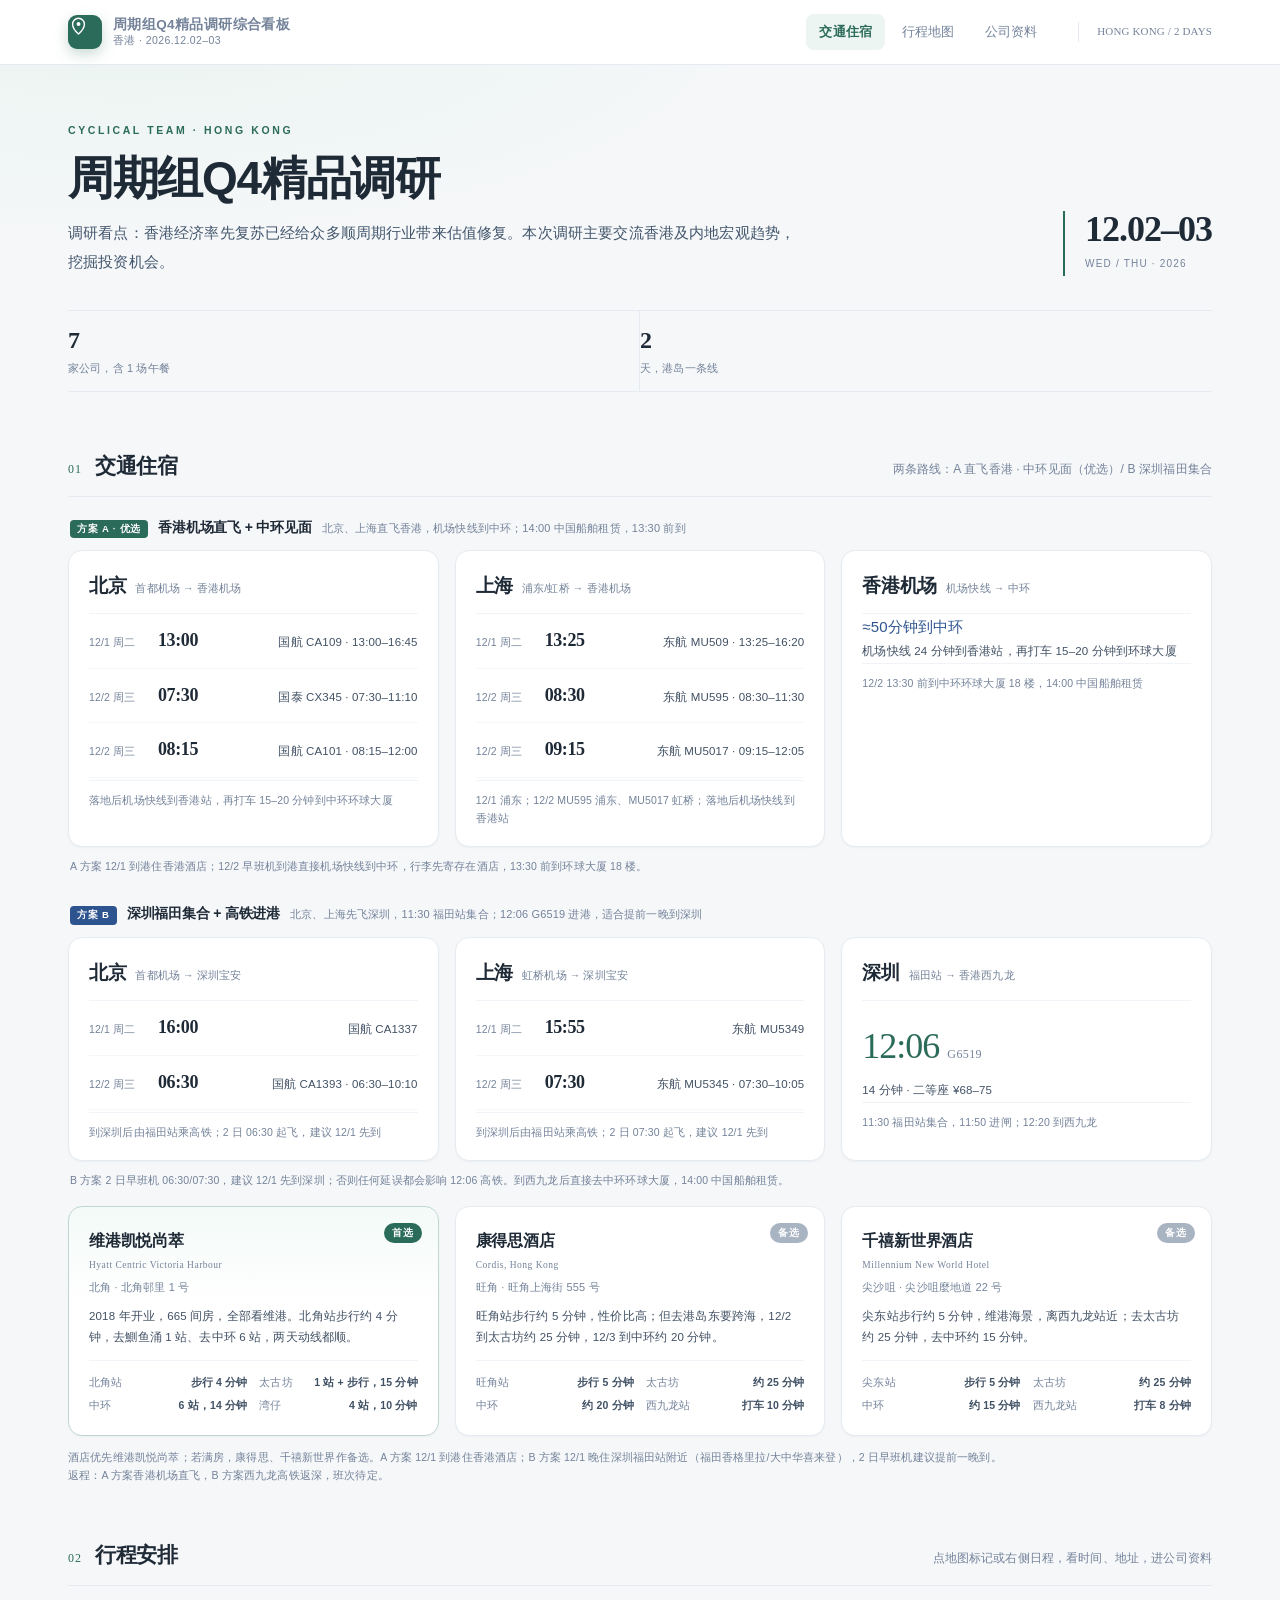
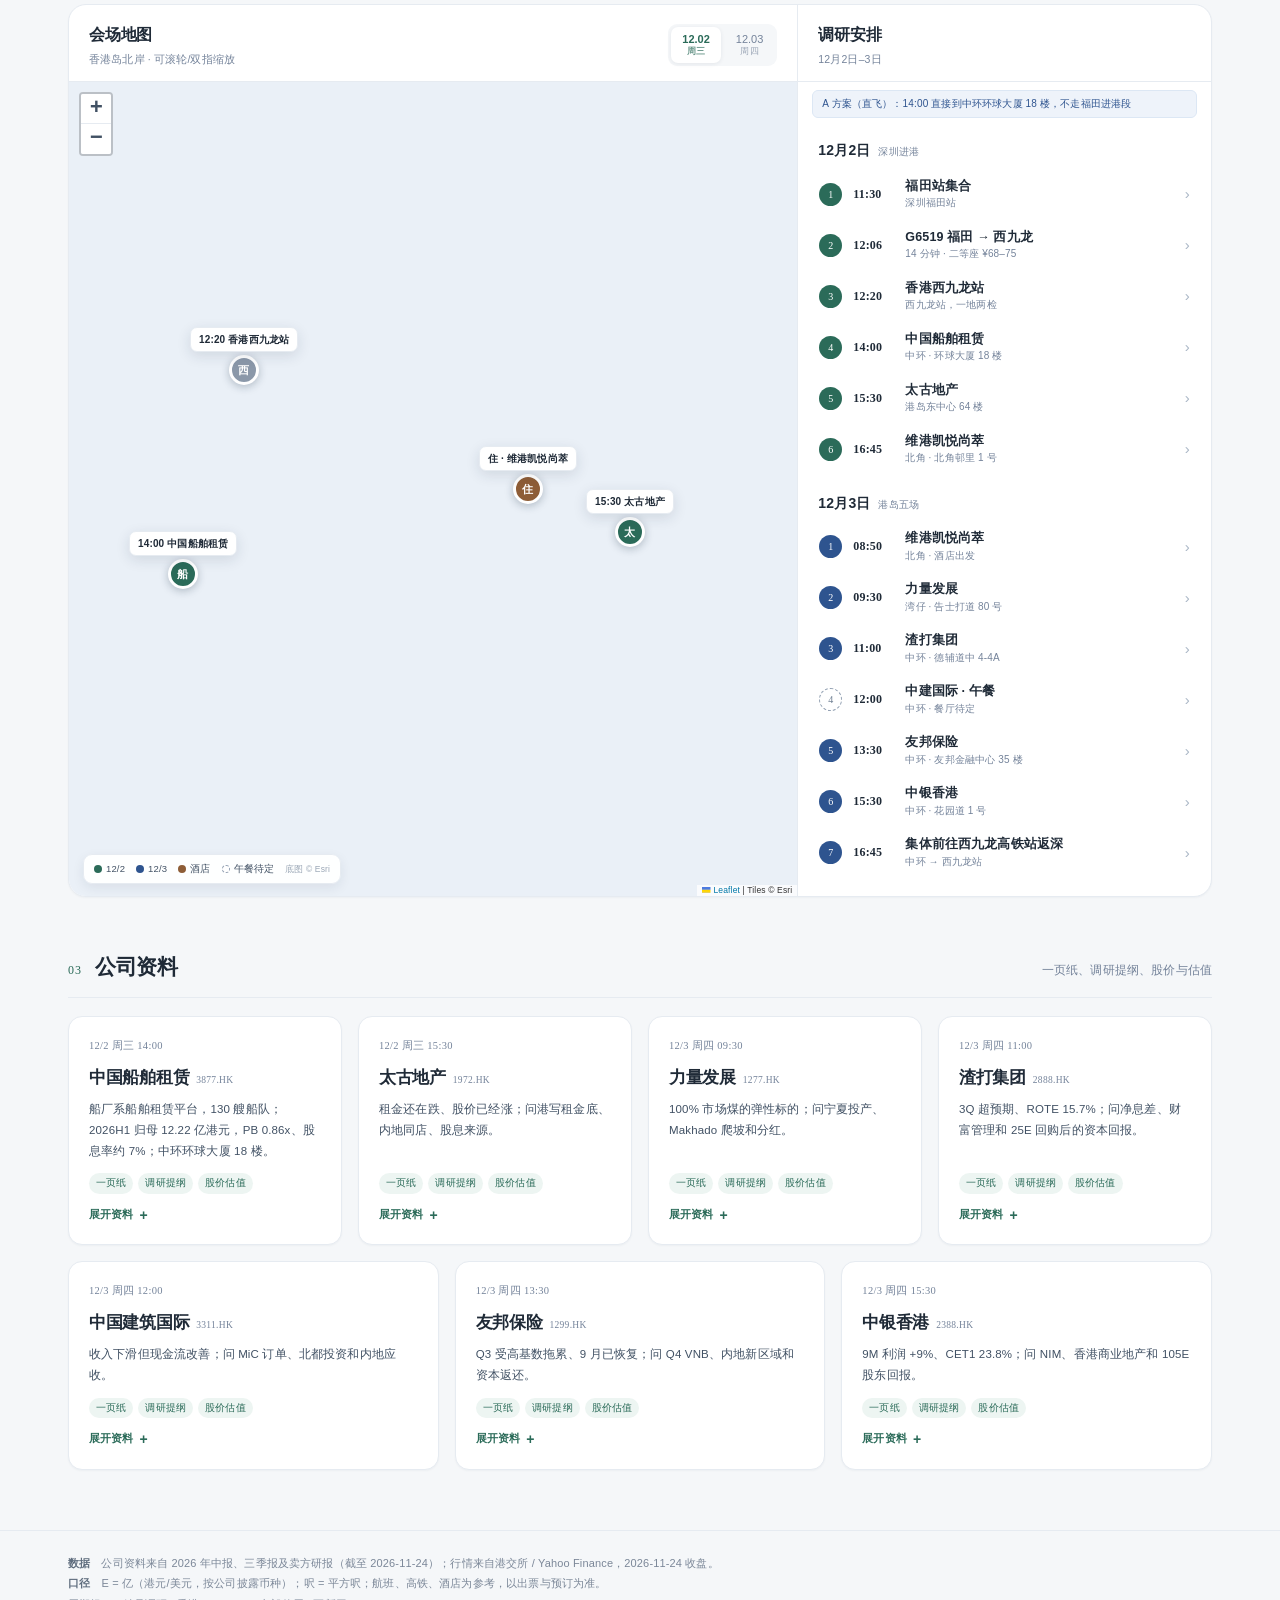
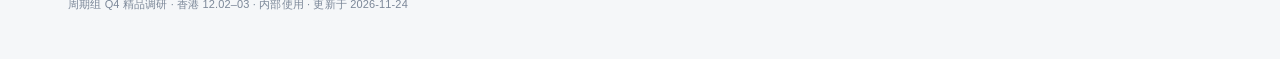
==== index.html @ 6ff8184a "feat: add data tab with consensus, trends, falsification, latest ops, peers" ====
<!DOCTYPE html>
<html lang="zh-CN">
<head>
<meta charset="utf-8">
<meta name="viewport" content="width=device-width, initial-scale=1, viewport-fit=cover">
<meta name="robots" content="noindex,nofollow">
<meta name="theme-color" content="#f5f7f9">
<meta http-equiv="Cache-Control" content="no-cache, no-store, must-revalidate">
<meta http-equiv="Pragma" content="no-cache">
<meta http-equiv="Expires" content="0">
<meta property="og:type" content="website">
<meta property="og:title" content="周期组Q4精品调研 · 香港 12.02–03">
<meta property="og:description" content="行程地图、机酒推荐、六家公司一页纸与调研提纲。">
<link rel="icon" href="data:image/svg+xml,%3Csvg xmlns='http://www.w3.org/2000/svg' viewBox='0 0 64 64'%3E%3Crect width='64' height='64' rx='14' fill='%232b6b59'/%3E%3Ctext x='32' y='43' font-size='24' text-anchor='middle' fill='white' font-family='Georgia'%3EQ4%3C/text%3E%3C/svg%3E">
<title>周期组Q4精品调研 · 香港 12.02–03</title>
<link rel="stylesheet" href="assets/leaflet/leaflet.css?v=20261124m">
<link rel="stylesheet" href="assets/site.css?v=20261124m">
</head>
<body>

<header class="top">
  <div class="top-in">
    <a class="brand" href="index.html">
      <span class="mark" aria-hidden="true"><svg viewBox="0 0 32 32" fill="none"><path d="M16 29s9-8.1 9-15a9 9 0 1 0-18 0c0 6.9 9 15 9 15Z" stroke="white" stroke-width="2.1" stroke-linejoin="round"/><circle cx="16" cy="13.6" r="3" fill="white"/></svg></span>
      <span>
        <b>周期组Q4精品调研综合看板</b>
        <span>香港 · 2026.12.02–03</span>
      </span>
    </a>
    <nav class="nav">
      <a href="#travel" class="on">交通住宿</a>
      <a href="#map-sec">行程地图</a>
      <a href="#companies">公司资料</a>
    </nav>
    <span class="top-date">HONG KONG / 2 DAYS</span>
  </div>
</header>

<main>
  <section class="hero">
    <div class="wrap">
      <div class="hero-row">
        <div>
          <div class="kicker">CYCLICAL TEAM · HONG KONG</div>
          <h1>周期组Q4精品调研</h1>
          <p class="lede">调研看点：香港经济率先复苏已经给众多顺周期行业带来估值修复。本次调研主要交流香港及内地宏观趋势，<span class="nw">挖掘投资机会</span>。</p>
        </div>
        <div class="hero-date">
          <b>12.02–03</b>
          <span>WED / THU · 2026</span>
        </div>
      </div>
      <div class="stats">
        <div><b>7</b><span>家公司，含 1 场午餐</span></div>
        <div><b>2</b><span>天，港岛一条线</span></div>
      </div>
    </div>
  </section>

  <section class="wrap" id="travel">
    <div class="sec">
      <span class="n">01</span><h2>交通住宿</h2>
      <p>两条路线：A 直飞香港 · 中环见面（优选）/ B 深圳福田集合</p>
    </div>
    <div class="scheme">
      <div class="scheme-head">
        <span class="scheme-tag">方案 A · 优选</span><b>香港机场直飞 + 中环见面</b>
        <span class="scheme-desc">北京、上海直飞香港，机场快线到中环；14:00 中国船舶租赁，13:30 前到</span>
      </div>
      <div class="fly-grid">
        <article class="fly-card">
          <div class="fly-head"><span class="city">北京</span><span class="route">首都机场 → 香港机场</span></div>
          <div class="fly-row"><span class="date">12/1 周二</span><b>13:00</b><span class="fl">国航 CA109 · 13:00–16:45</span></div>
          <div class="fly-row"><span class="date">12/2 周三</span><b>07:30</b><span class="fl">国泰 CX345 · 07:30–11:10</span></div>
          <div class="fly-row"><span class="date">12/2 周三</span><b>08:15</b><span class="fl">国航 CA101 · 08:15–12:00</span></div>
          <div class="fly-foot">落地后机场快线到香港站，再打车 15–20 分钟到中环环球大厦</div>
        </article>
        <article class="fly-card">
          <div class="fly-head"><span class="city">上海</span><span class="route">浦东/虹桥 → 香港机场</span></div>
          <div class="fly-row"><span class="date">12/1 周二</span><b>13:25</b><span class="fl">东航 MU509 · 13:25–16:20</span></div>
          <div class="fly-row"><span class="date">12/2 周三</span><b>08:30</b><span class="fl">东航 MU595 · 08:30–11:30</span></div>
          <div class="fly-row"><span class="date">12/2 周三</span><b>09:15</b><span class="fl">东航 MU5017 · 09:15–12:05</span></div>
          <div class="fly-foot">12/1 浦东；12/2 MU595 浦东、MU5017 虹桥；落地后机场快线到香港站</div>
        </article>
        <article class="fly-card airport">
          <div class="fly-head"><span class="city">香港机场</span><span class="route">机场快线 → 中环</span></div>
          <div class="rail-big">≈50<span>分钟到中环</span></div>
          <div class="rail-meta">机场快线 24 分钟到香港站，再打车 15–20 分钟到环球大厦</div>
          <div class="fly-foot">12/2 13:30 前到中环环球大厦 18 楼，14:00 中国船舶租赁</div>
        </article>
      </div>
      <div class="scheme-note">A 方案 12/1 到港住香港酒店；12/2 早班机到港直接机场快线到中环，行李先寄存在酒店，13:30 前到环球大厦 18 楼。</div>
    </div>

    <div class="scheme">
      <div class="scheme-head">
        <span class="scheme-tag alt">方案 B</span><b>深圳福田集合 + 高铁进港</b>
        <span class="scheme-desc">北京、上海先飞深圳，11:30 福田站集合；12:06 G6519 进港，适合提前一晚到深圳</span>
      </div>
      <div class="fly-grid">
        <article class="fly-card">
          <div class="fly-head"><span class="city">北京</span><span class="route">首都机场 → 深圳宝安</span></div>
          <div class="fly-row"><span class="date">12/1 周二</span><b>16:00</b><span class="fl">国航 CA1337</span></div>
          <div class="fly-row"><span class="date">12/2 周三</span><b>06:30</b><span class="fl">国航 CA1393 · 06:30–10:10</span></div>
          <div class="fly-foot">到深圳后由福田站乘高铁；2 日 06:30 起飞，建议 12/1 先到</div>
        </article>
        <article class="fly-card">
          <div class="fly-head"><span class="city">上海</span><span class="route">虹桥机场 → 深圳宝安</span></div>
          <div class="fly-row"><span class="date">12/1 周二</span><b>15:55</b><span class="fl">东航 MU5349</span></div>
          <div class="fly-row"><span class="date">12/2 周三</span><b>07:30</b><span class="fl">东航 MU5345 · 07:30–10:05</span></div>
          <div class="fly-foot">到深圳后由福田站乘高铁；2 日 07:30 起飞，建议 12/1 先到</div>
        </article>
        <article class="fly-card rail">
          <div class="fly-head"><span class="city">深圳</span><span class="route">福田站 → 香港西九龙</span></div>
          <div class="rail-big">12:06<span>G6519</span></div>
          <div class="rail-meta">14 分钟 · 二等座 ¥68–75</div>
          <div class="fly-foot">11:30 福田站集合，11:50 进闸；12:20 到西九龙</div>
        </article>
      </div>
      <div class="scheme-note">B 方案 2 日早班机 06:30/07:30，建议 12/1 先到深圳；否则任何延误都会影响 12:06 高铁。到西九龙后直接去中环环球大厦，14:00 中国船舶租赁。</div>
    </div>

    <div class="hotel-grid" id="hotelGrid"></div>
    <div class="tip">酒店优先维港凯悦尚萃；若满房，康得思、千禧新世界作备选。A 方案 12/1 到港住香港酒店；B 方案 12/1 晚住深圳福田站附近（福田香格里拉/大中华喜来登），2 日早班机建议提前一晚到。<br>返程：A 方案香港机场直飞，B 方案西九龙高铁返深，班次待定。</div>
  </section>

  <section class="wrap" id="map-sec">
    <div class="sec">
      <span class="n">02</span><h2>行程安排</h2>
      <p>点地图标记或右侧日程，看时间、地址，进公司资料</p>
    </div>
    <div class="map-card">
      <div class="map-left">
        <div class="map-head">
          <div><h3>会场地图</h3><span>香港岛北岸 · 可滚轮/双指缩放</span></div>
          <div class="map-day" id="mapDay"></div>
        </div>
        <div id="map"></div>
        <div class="map-legend">
          <span><i class="lg d1"></i>12/2</span>
          <span><i class="lg d2"></i>12/3</span>
          <span><i class="lg hotel"></i>酒店</span>
          <span><i class="lg lunch"></i>午餐待定</span>
          <span class="src" id="mapSrc">底图 © 高德地图</span>
        </div>
      </div>
      <aside class="map-right">
        <div class="map-head">
          <div><h3>调研安排</h3><span>12月2日–3日</span></div>
        </div>
        <div class="bnote">A 方案（直飞）：14:00 直接到中环环球大厦 18 楼，不走福田进港段</div>
        <div class="timeline" id="timeline"></div>
      </aside>
    </div>
  </section>

  <section class="wrap" id="companies">
    <div class="sec">
      <span class="n">03</span><h2>公司资料</h2>
      <p>一页纸、调研提纲、股价与估值</p>
    </div>
    <div class="co-grid" id="companyGrid"></div>
    <section class="co-expand" id="coExpand" hidden><div id="coExpandBody"></div></section>
  </section>

  <footer class="foot">
    <div class="wrap">
      <b>数据</b>　公司资料来自 2026 年中报、三季报及卖方研报（截至 2026-11-24）；行情来自港交所 / Yahoo Finance，2026-11-24 收盘。<br>
      <b>口径</b>　E = 亿（港元/美元，按公司披露币种）；呎 = 平方呎；航班、高铁、酒店为参考，以出票与预订为准。<br>
      周期组 Q4 精品调研 · 香港 12.02–03 · 内部使用 · 更新于 2026-11-24
    </div>
  </footer>
</main>

<script src="assets/leaflet/leaflet.js?v=20261124m"></script>
<script src="assets/data.js?v=20261124m"></script>
<script src="assets/lightweight-charts.js?v=20261124m"></script>
<script src="assets/kline.js?v=20261124m"></script>
<script src="assets/co/taikoo.js?v=20261124m"></script>
<script src="assets/co/liang.js?v=20261124m"></script>
<script src="assets/co/sc.js?v=20261124m"></script>
<script src="assets/co/csi.js?v=20261124m"></script>
<script src="assets/co/aia.js?v=20261124m"></script>
<script src="assets/co/bochk.js?v=20261124m"></script>
<script src="assets/co/cship.js?v=20261124m"></script>
<script src="assets/company-ui.js?v=20261124m"></script>
<script src="assets/app.js?v=20261124m"></script>
</body>
</html>
---- assets/leaflet/leaflet.css ----
/* required styles */

.leaflet-pane,
.leaflet-tile,
.leaflet-marker-icon,
.leaflet-marker-shadow,
.leaflet-tile-container,
.leaflet-pane > svg,
.leaflet-pane > canvas,
.leaflet-zoom-box,
.leaflet-image-layer,
.leaflet-layer {
	position: absolute;
	left: 0;
	top: 0;
	}
.leaflet-container {
	overflow: hidden;
	}
.leaflet-tile,
.leaflet-marker-icon,
.leaflet-marker-shadow {
	-webkit-user-select: none;
	   -moz-user-select: none;
	        user-select: none;
	  -webkit-user-drag: none;
	}
/* Prevents IE11 from highlighting tiles in blue */
.leaflet-tile::selection {
	background: transparent;
}
/* Safari renders non-retina tile on retina better with this, but Chrome is worse */
.leaflet-safari .leaflet-tile {
	image-rendering: -webkit-optimize-contrast;
	}
/* hack that prevents hw layers "stretching" when loading new tiles */
.leaflet-safari .leaflet-tile-container {
	width: 1600px;
	height: 1600px;
	-webkit-transform-origin: 0 0;
	}
.leaflet-marker-icon,
.leaflet-marker-shadow {
	display: block;
	}
/* .leaflet-container svg: reset svg max-width decleration shipped in Joomla! (joomla.org) 3.x */
/* .leaflet-container img: map is broken in FF if you have max-width: 100% on tiles */
.leaflet-container .leaflet-overlay-pane svg {
	max-width: none !important;
	max-height: none !important;
	}
.leaflet-container .leaflet-marker-pane img,
.leaflet-container .leaflet-shadow-pane img,
.leaflet-container .leaflet-tile-pane img,
.leaflet-container img.leaflet-image-layer,
.leaflet-container .leaflet-tile {
	max-width: none !important;
	max-height: none !important;
	width: auto;
	padding: 0;
	}

.leaflet-container img.leaflet-tile {
	/* See: https://bugs.chromium.org/p/chromium/issues/detail?id=600120 */
	mix-blend-mode: plus-lighter;
}

.leaflet-container.leaflet-touch-zoom {
	-ms-touch-action: pan-x pan-y;
	touch-action: pan-x pan-y;
	}
.leaflet-container.leaflet-touch-drag {
	-ms-touch-action: pinch-zoom;
	/* Fallback for FF which doesn't support pinch-zoom */
	touch-action: none;
	touch-action: pinch-zoom;
}
.leaflet-container.leaflet-touch-drag.leaflet-touch-zoom {
	-ms-touch-action: none;
	touch-action: none;
}
.leaflet-container {
	-webkit-tap-highlight-color: transparent;
}
.leaflet-container a {
	-webkit-tap-highlight-color: rgba(51, 181, 229, 0.4);
}
.leaflet-tile {
	filter: inherit;
	visibility: hidden;
	}
.leaflet-tile-loaded {
	visibility: inherit;
	}
.leaflet-zoom-box {
	width: 0;
	height: 0;
	-moz-box-sizing: border-box;
	     box-sizing: border-box;
	z-index: 800;
	}
/* workaround for https://bugzilla.mozilla.org/show_bug.cgi?id=888319 */
.leaflet-overlay-pane svg {
	-moz-user-select: none;
	}

.leaflet-pane         { z-index: 400; }

.leaflet-tile-pane    { z-index: 200; }
.leaflet-overlay-pane { z-index: 400; }
.leaflet-shadow-pane  { z-index: 500; }
.leaflet-marker-pane  { z-index: 600; }
.leaflet-tooltip-pane   { z-index: 650; }
.leaflet-popup-pane   { z-index: 700; }

.leaflet-map-pane canvas { z-index: 100; }
.leaflet-map-pane svg    { z-index: 200; }

.leaflet-vml-shape {
	width: 1px;
	height: 1px;
	}
.lvml {
	behavior: url(#default#VML);
	display: inline-block;
	position: absolute;
	}


/* control positioning */

.leaflet-control {
	position: relative;
	z-index: 800;
	pointer-events: visiblePainted; /* IE 9-10 doesn't have auto */
	pointer-events: auto;
	}
.leaflet-top,
.leaflet-bottom {
	position: absolute;
	z-index: 1000;
	pointer-events: none;
	}
.leaflet-top {
	top: 0;
	}
.leaflet-right {
	right: 0;
	}
.leaflet-bottom {
	bottom: 0;
	}
.leaflet-left {
	left: 0;
	}
.leaflet-control {
	float: left;
	clear: both;
	}
.leaflet-right .leaflet-control {
	float: right;
	}
.leaflet-top .leaflet-control {
	margin-top: 10px;
	}
.leaflet-bottom .leaflet-control {
	margin-bottom: 10px;
	}
.leaflet-left .leaflet-control {
	margin-left: 10px;
	}
.leaflet-right .leaflet-control {
	margin-right: 10px;
	}


/* zoom and fade animations */

.leaflet-fade-anim .leaflet-popup {
	opacity: 0;
	-webkit-transition: opacity 0.2s linear;
	   -moz-transition: opacity 0.2s linear;
	        transition: opacity 0.2s linear;
	}
.leaflet-fade-anim .leaflet-map-pane .leaflet-popup {
	opacity: 1;
	}
.leaflet-zoom-animated {
	-webkit-transform-origin: 0 0;
	    -ms-transform-origin: 0 0;
	        transform-origin: 0 0;
	}
svg.leaflet-zoom-animated {
	will-change: transform;
}

.leaflet-zoom-anim .leaflet-zoom-animated {
	-webkit-transition: -webkit-transform 0.25s cubic-bezier(0,0,0.25,1);
	   -moz-transition:    -moz-transform 0.25s cubic-bezier(0,0,0.25,1);
	        transition:         transform 0.25s cubic-bezier(0,0,0.25,1);
	}
.leaflet-zoom-anim .leaflet-tile,
.leaflet-pan-anim .leaflet-tile {
	-webkit-transition: none;
	   -moz-transition: none;
	        transition: none;
	}

.leaflet-zoom-anim .leaflet-zoom-hide {
	visibility: hidden;
	}


/* cursors */

.leaflet-interactive {
	cursor: pointer;
	}
.leaflet-grab {
	cursor: -webkit-grab;
	cursor:    -moz-grab;
	cursor:         grab;
	}
.leaflet-crosshair,
.leaflet-crosshair .leaflet-interactive {
	cursor: crosshair;
	}
.leaflet-popup-pane,
.leaflet-control {
	cursor: auto;
	}
.leaflet-dragging .leaflet-grab,
.leaflet-dragging .leaflet-grab .leaflet-interactive,
.leaflet-dragging .leaflet-marker-draggable {
	cursor: move;
	cursor: -webkit-grabbing;
	cursor:    -moz-grabbing;
	cursor:         grabbing;
	}

/* marker & overlays interactivity */
.leaflet-marker-icon,
.leaflet-marker-shadow,
.leaflet-image-layer,
.leaflet-pane > svg path,
.leaflet-tile-container {
	pointer-events: none;
	}

.leaflet-marker-icon.leaflet-interactive,
.leaflet-image-layer.leaflet-interactive,
.leaflet-pane > svg path.leaflet-interactive,
svg.leaflet-image-layer.leaflet-interactive path {
	pointer-events: visiblePainted; /* IE 9-10 doesn't have auto */
	pointer-events: auto;
	}

/* visual tweaks */

.leaflet-container {
	background: #ddd;
	outline-offset: 1px;
	}
.leaflet-container a {
	color: #0078A8;
	}
.leaflet-zoom-box {
	border: 2px dotted #38f;
	background: rgba(255,255,255,0.5);
	}


/* general typography */
.leaflet-container {
	font-family: "Helvetica Neue", Arial, Helvetica, sans-serif;
	font-size: 12px;
	font-size: 0.75rem;
	line-height: 1.5;
	}


/* general toolbar styles */

.leaflet-bar {
	box-shadow: 0 1px 5px rgba(0,0,0,0.65);
	border-radius: 4px;
	}
.leaflet-bar a {
	background-color: #fff;
	border-bottom: 1px solid #ccc;
	width: 26px;
	height: 26px;
	line-height: 26px;
	display: block;
	text-align: center;
	text-decoration: none;
	color: black;
	}
.leaflet-bar a,
.leaflet-control-layers-toggle {
	background-position: 50% 50%;
	background-repeat: no-repeat;
	display: block;
	}
.leaflet-bar a:hover,
.leaflet-bar a:focus {
	background-color: #f4f4f4;
	}
.leaflet-bar a:first-child {
	border-top-left-radius: 4px;
	border-top-right-radius: 4px;
	}
.leaflet-bar a:last-child {
	border-bottom-left-radius: 4px;
	border-bottom-right-radius: 4px;
	border-bottom: none;
	}
.leaflet-bar a.leaflet-disabled {
	cursor: default;
	background-color: #f4f4f4;
	color: #bbb;
	}

.leaflet-touch .leaflet-bar a {
	width: 30px;
	height: 30px;
	line-height: 30px;
	}
.leaflet-touch .leaflet-bar a:first-child {
	border-top-left-radius: 2px;
	border-top-right-radius: 2px;
	}
.leaflet-touch .leaflet-bar a:last-child {
	border-bottom-left-radius: 2px;
	border-bottom-right-radius: 2px;
	}

/* zoom control */

.leaflet-control-zoom-in,
.leaflet-control-zoom-out {
	font: bold 18px 'Lucida Console', Monaco, monospace;
	text-indent: 1px;
	}

.leaflet-touch .leaflet-control-zoom-in, .leaflet-touch .leaflet-control-zoom-out  {
	font-size: 22px;
	}


/* layers control */

.leaflet-control-layers {
	box-shadow: 0 1px 5px rgba(0,0,0,0.4);
	background: #fff;
	border-radius: 5px;
	}
.leaflet-control-layers-toggle {
	background-image: url(images/layers.png);
	width: 36px;
	height: 36px;
	}
.leaflet-retina .leaflet-control-layers-toggle {
	background-image: url(images/layers-2x.png);
	background-size: 26px 26px;
	}
.leaflet-touch .leaflet-control-layers-toggle {
	width: 44px;
	height: 44px;
	}
.leaflet-control-layers .leaflet-control-layers-list,
.leaflet-control-layers-expanded .leaflet-control-layers-toggle {
	display: none;
	}
.leaflet-control-layers-expanded .leaflet-control-layers-list {
	display: block;
	position: relative;
	}
.leaflet-control-layers-expanded {
	padding: 6px 10px 6px 6px;
	color: #333;
	background: #fff;
	}
.leaflet-control-layers-scrollbar {
	overflow-y: scroll;
	overflow-x: hidden;
	padding-right: 5px;
	}
.leaflet-control-layers-selector {
	margin-top: 2px;
	position: relative;
	top: 1px;
	}
.leaflet-control-layers label {
	display: block;
	font-size: 13px;
	font-size: 1.08333em;
	}
.leaflet-control-layers-separator {
	height: 0;
	border-top: 1px solid #ddd;
	margin: 5px -10px 5px -6px;
	}

/* Default icon URLs */
.leaflet-default-icon-path { /* used only in path-guessing heuristic, see L.Icon.Default */
	background-image: url(images/marker-icon.png);
	}


/* attribution and scale controls */

.leaflet-container .leaflet-control-attribution {
	background: #fff;
	background: rgba(255, 255, 255, 0.8);
	margin: 0;
	}
.leaflet-control-attribution,
.leaflet-control-scale-line {
	padding: 0 5px;
	color: #333;
	line-height: 1.4;
	}
.leaflet-control-attribution a {
	text-decoration: none;
	}
.leaflet-control-attribution a:hover,
.leaflet-control-attribution a:focus {
	text-decoration: underline;
	}
.leaflet-attribution-flag {
	display: inline !important;
	vertical-align: baseline !important;
	width: 1em;
	height: 0.6669em;
	}
.leaflet-left .leaflet-control-scale {
	margin-left: 5px;
	}
.leaflet-bottom .leaflet-control-scale {
	margin-bottom: 5px;
	}
.leaflet-control-scale-line {
	border: 2px solid #777;
	border-top: none;
	line-height: 1.1;
	padding: 2px 5px 1px;
	white-space: nowrap;
	-moz-box-sizing: border-box;
	     box-sizing: border-box;
	background: rgba(255, 255, 255, 0.8);
	text-shadow: 1px 1px #fff;
	}
.leaflet-control-scale-line:not(:first-child) {
	border-top: 2px solid #777;
	border-bottom: none;
	margin-top: -2px;
	}
.leaflet-control-scale-line:not(:first-child):not(:last-child) {
	border-bottom: 2px solid #777;
	}

.leaflet-touch .leaflet-control-attribution,
.leaflet-touch .leaflet-control-layers,
.leaflet-touch .leaflet-bar {
	box-shadow: none;
	}
.leaflet-touch .leaflet-control-layers,
.leaflet-touch .leaflet-bar {
	border: 2px solid rgba(0,0,0,0.2);
	background-clip: padding-box;
	}


/* popup */

.leaflet-popup {
	position: absolute;
	text-align: center;
	margin-bottom: 20px;
	}
.leaflet-popup-content-wrapper {
	padding: 1px;
	text-align: left;
	border-radius: 12px;
	}
.leaflet-popup-content {
	margin: 13px 24px 13px 20px;
	line-height: 1.3;
	font-size: 13px;
	font-size: 1.08333em;
	min-height: 1px;
	}
.leaflet-popup-content p {
	margin: 17px 0;
	margin: 1.3em 0;
	}
.leaflet-popup-tip-container {
	width: 40px;
	height: 20px;
	position: absolute;
	left: 50%;
	margin-top: -1px;
	margin-left: -20px;
	overflow: hidden;
	pointer-events: none;
	}
.leaflet-popup-tip {
	width: 17px;
	height: 17px;
	padding: 1px;

	margin: -10px auto 0;
	pointer-events: auto;

	-webkit-transform: rotate(45deg);
	   -moz-transform: rotate(45deg);
	    -ms-transform: rotate(45deg);
	        transform: rotate(45deg);
	}
.leaflet-popup-content-wrapper,
.leaflet-popup-tip {
	background: white;
	color: #333;
	box-shadow: 0 3px 14px rgba(0,0,0,0.4);
	}
.leaflet-container a.leaflet-popup-close-button {
	position: absolute;
	top: 0;
	right: 0;
	border: none;
	text-align: center;
	width: 24px;
	height: 24px;
	font: 16px/24px Tahoma, Verdana, sans-serif;
	color: #757575;
	text-decoration: none;
	background: transparent;
	}
.leaflet-container a.leaflet-popup-close-button:hover,
.leaflet-container a.leaflet-popup-close-button:focus {
	color: #585858;
	}
.leaflet-popup-scrolled {
	overflow: auto;
	}

.leaflet-oldie .leaflet-popup-content-wrapper {
	-ms-zoom: 1;
	}
.leaflet-oldie .leaflet-popup-tip {
	width: 24px;
	margin: 0 auto;

	-ms-filter: "progid:DXImageTransform.Microsoft.Matrix(M11=0.70710678, M12=0.70710678, M21=-0.70710678, M22=0.70710678)";
	filter: progid:DXImageTransform.Microsoft.Matrix(M11=0.70710678, M12=0.70710678, M21=-0.70710678, M22=0.70710678);
	}

.leaflet-oldie .leaflet-control-zoom,
.leaflet-oldie .leaflet-control-layers,
.leaflet-oldie .leaflet-popup-content-wrapper,
.leaflet-oldie .leaflet-popup-tip {
	border: 1px solid #999;
	}


/* div icon */

.leaflet-div-icon {
	background: #fff;
	border: 1px solid #666;
	}


/* Tooltip */
/* Base styles for the element that has a tooltip */
.leaflet-tooltip {
	position: absolute;
	padding: 6px;
	background-color: #fff;
	border: 1px solid #fff;
	border-radius: 3px;
	color: #222;
	white-space: nowrap;
	-webkit-user-select: none;
	-moz-user-select: none;
	-ms-user-select: none;
	user-select: none;
	pointer-events: none;
	box-shadow: 0 1px 3px rgba(0,0,0,0.4);
	}
.leaflet-tooltip.leaflet-interactive {
	cursor: pointer;
	pointer-events: auto;
	}
.leaflet-tooltip-top:before,
.leaflet-tooltip-bottom:before,
.leaflet-tooltip-left:before,
.leaflet-tooltip-right:before {
	position: absolute;
	pointer-events: none;
	border: 6px solid transparent;
	background: transparent;
	content: "";
	}

/* Directions */

.leaflet-tooltip-bottom {
	margin-top: 6px;
}
.leaflet-tooltip-top {
	margin-top: -6px;
}
.leaflet-tooltip-bottom:before,
.leaflet-tooltip-top:before {
	left: 50%;
	margin-left: -6px;
	}
.leaflet-tooltip-top:before {
	bottom: 0;
	margin-bottom: -12px;
	border-top-color: #fff;
	}
.leaflet-tooltip-bottom:before {
	top: 0;
	margin-top: -12px;
	margin-left: -6px;
	border-bottom-color: #fff;
	}
.leaflet-tooltip-left {
	margin-left: -6px;
}
.leaflet-tooltip-right {
	margin-left: 6px;
}
.leaflet-tooltip-left:before,
.leaflet-tooltip-right:before {
	top: 50%;
	margin-top: -6px;
	}
.leaflet-tooltip-left:before {
	right: 0;
	margin-right: -12px;
	border-left-color: #fff;
	}
.leaflet-tooltip-right:before {
	left: 0;
	margin-left: -12px;
	border-right-color: #fff;
	}

/* Printing */

@media print {
	/* Prevent printers from removing background-images of controls. */
	.leaflet-control {
		-webkit-print-color-adjust: exact;
		print-color-adjust: exact;
		}
	}
---- assets/site.css ----
/* ============ base ============ */
:root{
  --bg:#f5f7f9; --panel:#fff; --ink:#1f2a37; --ink2:#415164; --muted:#74839a;
  --line:#e6ebf1; --green:#2b6b59; --green-soft:#edf5f2;
  --blue:#2e548f; --blue-soft:#eef3fa; --brown:#8e5d37; --brown-soft:#f7f1eb;
  --red:#c0392b; --up:#c0392b; --down:#1e7a5c; --gold:#b08a52;
  --shadow:0 1px 2px rgba(22,42,66,.04);
  --shadow-lg:0 18px 46px rgba(22,42,66,.10);
}
*{margin:0;padding:0;box-sizing:border-box}
html{-webkit-text-size-adjust:100%;scroll-behavior:smooth}
body{
  background:var(--bg); color:var(--ink); font-size:15px; line-height:1.75;
  font-family:-apple-system,BlinkMacSystemFont,"PingFang SC","Microsoft YaHei","Noto Sans CJK SC",sans-serif;
  -webkit-font-smoothing:antialiased; letter-spacing:.01em;
}
a{color:inherit;text-decoration:none}
button{font:inherit;color:inherit;background:none;border:0;cursor:pointer}
.num,.n{font-family:Georgia,"Times New Roman",serif;font-feature-settings:"tnum"}
.wrap{max-width:1200px;margin:0 auto;padding:0 28px}
.narrow{max-width:1100px;margin:0 auto;padding:0 28px}

/* ============ top ============ */
.top{position:sticky;top:0;z-index:100;background:rgba(255,255,255,.94);backdrop-filter:blur(14px);border-bottom:1px solid var(--line)}
.top-in{max-width:1200px;margin:0 auto;padding:0 28px;height:64px;display:flex;align-items:center;gap:24px}
.brand{display:flex;align-items:center;gap:11px;flex:none}
.mark{width:34px;height:34px;border-radius:9px;background:var(--green);color:#fff;display:grid;place-items:center;box-shadow:0 5px 14px rgba(43,107,89,.25)}
.mark svg{width:21px;height:21px;display:block}
.brand b{display:block;font-size:13.5px;line-height:1.3}
.brand span{display:block;font-size:10.5px;color:var(--muted);letter-spacing:.4px;line-height:1.4}
.nav{margin-left:auto;display:flex;gap:4px}
.nav a{padding:7px 13px;font-size:13px;color:var(--muted);border-radius:8px;transition:.15s}
.nav a:hover{background:var(--green-soft);color:var(--green)}
.nav a.on{color:var(--green);background:var(--green-soft);font-weight:600}
.top-date{font-family:Georgia,serif;font-size:11px;color:var(--muted);border-left:1px solid var(--line);padding-left:18px;margin-left:4px;white-space:nowrap}

/* ============ hero ============ */
.hero{padding:56px 0 4px;background:radial-gradient(900px 340px at 10% -20%,#e9f4ef 0%,rgba(245,247,249,0) 70%)}
.hero-row{display:flex;align-items:flex-end;justify-content:space-between;gap:40px}
.kicker{font-size:10.5px;letter-spacing:2.6px;color:var(--green);font-weight:700}
h1{font-size:46px;line-height:1.15;letter-spacing:-1.3px;margin:13px 0 14px;font-weight:700}
.lede{font-size:14.5px;color:#43566c;max-width:760px;line-height:1.95}
.nw{white-space:nowrap}
.hero-date{flex:none;border-left:2px solid var(--green);padding-left:20px;padding-bottom:3px}
.hero-date b{display:block;font-family:Georgia,serif;font-size:36px;line-height:1.05;letter-spacing:-1px}
.hero-date span{display:block;font-size:10px;color:var(--muted);letter-spacing:1.2px;margin-top:7px}
.stats{display:grid;grid-template-columns:repeat(2,1fr);border-top:1px solid var(--line);border-bottom:1px solid var(--line);margin:34px 0 0}
.stats div{padding:15px 0 13px;border-right:1px solid var(--line)}
.stats div:last-child{border-right:0}
.stats b{display:block;font-family:Georgia,serif;font-size:24px;letter-spacing:-.5px;line-height:1.2}
.stats span{display:block;font-size:11px;color:var(--muted);margin-top:4px}

/* ============ section ============ */
.sec{display:flex;align-items:baseline;gap:13px;margin:52px 0 18px;padding-bottom:11px;border-bottom:1px solid var(--line)}
.sec .n{font-family:Georgia,serif;font-size:12px;color:var(--green);letter-spacing:1px}
.sec h2{font-size:21px;font-weight:700;letter-spacing:-.3px}
.sec p{font-size:12px;color:var(--muted);margin-left:auto}

/* ============ flights ============ */
.fly-grid{display:grid;grid-template-columns:repeat(3,1fr);gap:16px}
.fly-card{background:var(--panel);border:1px solid var(--line);border-radius:14px;padding:18px 20px;box-shadow:var(--shadow)}
.fly-head{display:flex;align-items:baseline;gap:9px;flex-wrap:wrap;padding-bottom:11px;border-bottom:1px solid #f0f4f8}
.fly-head .city{font-size:19px;font-weight:700;letter-spacing:-.3px}
.fly-head .route{font-size:10.5px;color:var(--muted)}
.fly-row{display:grid;grid-template-columns:62px 50px 1fr;gap:7px;align-items:baseline;padding:11px 0;border-bottom:1px solid #f5f8fa}
.fly-row:last-of-type{border-bottom:0}
.fly-row .date{font-size:10.5px;color:var(--muted)}
.fly-row b{font-family:Georgia,serif;font-size:18px;letter-spacing:-.4px}
.fly-row .fl{font-size:11.5px;color:var(--ink2);text-align:right}
.fly-foot{font-size:10.5px;color:var(--muted);padding-top:10px;border-top:1px solid #f0f4f8;margin-top:2px}
.fly-card.rail .rail-big{font-family:Georgia,serif;font-size:36px;letter-spacing:-1px;margin:14px 0 2px;color:var(--green)}
.fly-card.rail .rail-big span{font-family:inherit;font-size:12px;color:var(--muted);margin-left:8px;letter-spacing:.4px}
.fly-card.airport .rail-big{color:var(--blue)}
.scheme + .scheme{margin-top:26px}
.scheme-head{display:flex;align-items:baseline;gap:10px;flex-wrap:wrap;margin:0 0 11px;padding-left:2px}
.scheme-tag{font-size:9.5px;font-weight:700;letter-spacing:.8px;color:#fff;background:var(--green);border-radius:4px;padding:2px 7px;line-height:1.5}
.scheme-tag.alt{background:var(--blue)}
.scheme-head b{font-size:14px;font-weight:700;letter-spacing:-.2px}
.scheme-desc{font-size:11px;color:var(--muted);line-height:1.6}
.scheme-note{font-size:10.5px;color:var(--muted);line-height:1.8;margin-top:10px;padding-left:2px}
.rail-meta{font-size:11.5px;color:var(--ink2)}

/* ============ hotels ============ */
.hotel-grid{display:grid;grid-template-columns:repeat(3,1fr);gap:16px;margin-top:16px}
.hotel-card{background:var(--panel);border:1px solid var(--line);border-radius:14px;padding:20px;position:relative;box-shadow:var(--shadow)}
.hotel-card.primary{border-color:#bfd8cf;background:linear-gradient(180deg,#f3faf7,#fff 42%)}
.h-tag{position:absolute;right:16px;top:16px;font-size:9.5px;letter-spacing:1px;font-weight:700;color:#fff;background:var(--green);padding:2px 8px;border-radius:20px}
.h-tag.alt{background:#a9b4c2}
.hotel-card h3{font-size:16px;font-weight:700;letter-spacing:-.2px;padding-right:38px}
.hotel-card h3 small{display:block;font-family:Georgia,serif;font-size:9.5px;color:var(--muted);font-weight:400;letter-spacing:.5px;margin-top:2px}
.h-addr{font-size:11px;color:var(--muted);margin-top:5px}
.h-price{font-family:Georgia,serif;font-size:22px;letter-spacing:-.5px;margin:12px 0 0}
.h-price small{font-family:inherit;font-size:10px;color:var(--muted);letter-spacing:0}
.hotel-card p{font-size:11.5px;color:var(--ink2);line-height:1.8;margin-top:9px}
.h-dist{display:grid;grid-template-columns:1fr 1fr;gap:5px 12px;margin-top:12px;padding-top:12px;border-top:1px solid #f0f4f8}
.h-dist div{display:flex;justify-content:space-between;gap:6px;font-size:10.5px;color:var(--muted)}
.h-dist b{color:var(--ink2);font-weight:600}
.tip{font-size:10.5px;color:var(--muted);line-height:1.8;margin-top:12px}

/* ============ map + timeline ============ */
.map-card{display:grid;grid-template-columns:1.62fr .92fr;background:var(--panel);border:1px solid var(--line);border-radius:18px;overflow:hidden;box-shadow:var(--shadow);min-height:640px}
.map-left{position:relative;display:flex;flex-direction:column;min-width:0}
.map-head{display:flex;align-items:center;justify-content:space-between;gap:12px;padding:16px 20px 13px;border-bottom:1px solid var(--line);flex:none}
.map-head h3{font-size:16px;font-weight:700;letter-spacing:-.2px}
.map-head span{display:block;font-size:10.5px;color:var(--muted);margin-top:1px}
#map{flex:1;min-height:560px;background:#eaf0f7;z-index:1}
.map-day{display:flex;gap:4px;background:var(--bg);padding:3px;border-radius:9px}
.map-day button{padding:5px 11px;border-radius:7px;font-size:11px;color:var(--muted);line-height:1.35}
.map-day button small{display:block;font-size:8.5px;font-family:Georgia,serif;letter-spacing:.3px;opacity:.7}
.map-day button.on{background:#fff;color:var(--green);font-weight:700;box-shadow:0 1px 4px rgba(22,42,66,.08)}
.map-day button[data-day="2"].on{color:var(--blue)}
.map-legend{position:absolute;left:14px;bottom:12px;z-index:500;background:rgba(255,255,255,.94);border:1px solid var(--line);border-radius:9px;padding:6px 10px;display:flex;gap:11px;align-items:center;font-size:9.5px;color:var(--ink2);box-shadow:0 4px 12px rgba(22,42,66,.08);flex-wrap:wrap;max-width:calc(100% - 28px)}
.map-legend span{display:inline-flex;align-items:center;gap:4px}
.lg{width:8px;height:8px;border-radius:50%;display:inline-block}
.lg.d1{background:var(--green)} .lg.d2{background:var(--blue)} .lg.hotel{background:var(--brown)}
.lg.lunch{background:#fff;border:1.5px dashed #93a1b3}
.map-legend .src{margin-left:auto;color:#9aa7b6;font-size:8.5px}
.map-right{border-left:1px solid var(--line);display:flex;flex-direction:column;min-width:0}
.timeline{overflow:visible;padding:4px 14px 18px;flex:1}
.bnote{font-size:10px;color:var(--blue);background:var(--blue-soft);border:1px solid #dce7f4;border-radius:6px;padding:5px 9px;margin:8px 14px 0;line-height:1.6}
.tl-day{padding-top:12px}
.tl-day-h{display:flex;align-items:baseline;gap:8px;padding:4px 6px 6px}
.tl-day-h b{font-size:14px;font-weight:700}
.tl-day-h span{font-size:10px;color:var(--muted)}
.tl-row{display:grid;grid-template-columns:26px 44px 1fr 12px;gap:8px;align-items:center;padding:9px 7px;border-radius:9px;cursor:pointer;transition:.12s}
.tl-row:hover{background:#f8fafb}
.tl-row.on{background:var(--green-soft)}
.tl-no{width:23px;height:23px;border-radius:50%;color:#fff;font-family:Georgia,serif;font-size:10px;display:grid;place-items:center;background:var(--green)}
.tl-no.d2{background:var(--blue)}
.tl-no.lunch{background:#fff;color:#6f7f92;border:1.5px dashed #93a1b3}
.tl-time{font-family:Georgia,serif;font-size:12px;font-weight:700;color:var(--ink)}
.tl-body{min-width:0}
.tl-body b{display:block;font-size:12.5px;font-weight:600;line-height:1.4}
.tl-body em{display:block;font-style:normal;font-size:10px;color:var(--muted);line-height:1.45;white-space:nowrap;overflow:hidden;text-overflow:ellipsis;margin-top:1px}
.tl-arrow{font-size:15px;color:#aab7c6;text-align:right}

/* leaflet */
.leaflet-container{font-family:inherit;background:#eaf0f7}
.leaflet-tile{filter:saturate(.95) brightness(1.02)}
.leaflet-control-attribution{font-size:8.5px!important;background:rgba(255,255,255,.75)!important}
.leaflet-control-zoom a{color:#415164!important;border-color:#e6ebf1!important}
.pin{width:30px;height:30px;border-radius:50%;background:var(--green);color:#fff;display:grid;place-items:center;font-size:11px;font-weight:700;border:3px solid #fff;box-shadow:0 2px 9px rgba(22,42,66,.28)}
.pin.d2{background:var(--blue)}
.pin.hotel{background:var(--brown)}
.pin.arrive{background:#8b98a9}
.pin.lunch{background:#fff;color:#6f7f92;border:2px dashed #93a1b3;font-size:10px}
.map-tip{background:#fff!important;border:1px solid var(--line)!important;border-radius:7px!important;box-shadow:0 4px 14px rgba(22,42,66,.12)!important;color:var(--ink)!important;font-size:10px!important;padding:4px 8px!important;font-weight:600}
.map-tip:before{display:none!important}
.co-popup .leaflet-popup-content-wrapper{border-radius:12px;box-shadow:0 16px 40px rgba(22,42,66,.18);border:1px solid var(--line);padding:0}
.co-popup .leaflet-popup-content{margin:14px 16px}
.co-popup .leaflet-popup-tip{box-shadow:none}
.mp-time{font-size:9.5px;letter-spacing:.8px;color:var(--green);font-weight:700}
.mp-name{font-size:16px;font-weight:700;margin:3px 0 2px;letter-spacing:-.2px}
.mp-name em{font-style:normal;font-family:Georgia,serif;font-size:9.5px;color:var(--muted);margin-left:5px;font-weight:400}
.mp-addr{font-size:11px;color:var(--ink2);line-height:1.6}
.mp-btn{display:inline-block;margin-top:8px;font-size:10.5px;color:var(--blue);font-weight:600}

/* ============ company cards ============ */
.co-grid{display:grid;grid-template-columns:repeat(12,1fr);gap:16px}
.co-card{grid-column:span 3;background:var(--panel);border:1px solid var(--line);border-radius:14px;padding:20px;box-shadow:var(--shadow);transition:.18s;display:flex;flex-direction:column}
.co-card:nth-child(n+5){grid-column:span 4}
.co-card:hover{transform:translateY(-2px);box-shadow:var(--shadow-lg);border-color:#c9dcd6}

.co-card .when{font-family:Georgia,serif;font-size:10.5px;color:var(--muted);letter-spacing:.3px}
.co-card h3{font-size:17px;font-weight:700;margin:7px 0 2px;letter-spacing:-.3px;display:flex;align-items:baseline;gap:7px;flex-wrap:wrap}
.co-card h3 small{font-family:Georgia,serif;font-size:9.5px;color:var(--muted);font-weight:400;letter-spacing:.3px}
.co-card p{font-size:11.5px;color:var(--ink2);line-height:1.8;margin-top:5px;flex:1}
.co-card .chips{display:flex;gap:5px;flex-wrap:wrap;margin-top:12px}
.co-card .chips span{font-size:9.5px;color:var(--green);background:var(--green-soft);padding:2px 7px;border-radius:20px}
.co-card .go{font-size:11px;color:var(--green);font-weight:600;margin-top:11px;display:inline-flex;align-items:center;gap:6px}
.co-card .go i{font-style:normal;font-size:14px;line-height:1;transition:.2s}
.co-card.on .go i{transform:rotate(45deg)}
.co-card.on{border-color:#a9cfc1;box-shadow:0 10px 30px rgba(43,107,89,.10)}
.co-expand{margin-top:18px;background:#fff;border:1px solid var(--line);border-radius:16px;padding:26px 28px 30px;box-shadow:var(--shadow-lg);scroll-margin-top:84px}
.co-expand-head{display:flex;justify-content:space-between;gap:24px;border-bottom:1px solid var(--line);padding-bottom:18px}
.co-expand-main .kicker{font-size:9.5px;letter-spacing:2px}
.co-expand-main h2{font-size:27px;font-weight:700;letter-spacing:-.6px;margin:6px 0 4px}
.co-expand-main h2 small{font-family:Georgia,serif;font-size:12px;color:var(--muted);font-weight:400;letter-spacing:.4px;margin-left:7px;vertical-align:5px}
.co-expand-main p{font-size:13px;color:var(--ink2);line-height:1.85;max-width:820px}
.co-stats{display:flex;gap:22px;flex-wrap:wrap;margin-top:11px;font-size:10.5px;color:var(--muted)}
.co-stats b{color:var(--ink);font-family:Georgia,serif;font-size:16px;margin-right:4px}
.co-close{flex:none;align-self:flex-start;font-size:11.5px;color:var(--muted);border:1px solid var(--line);border-radius:7px;padding:5px 11px;height:auto}
.co-close:hover{color:var(--ink);border-color:#c9d5e2}
.co-tabs{display:flex;gap:24px;border-bottom:1px solid var(--line);margin:18px 0 20px;overflow-x:auto}
.co-tabs button{padding:10px 0;font-size:13px;color:var(--muted);border-bottom:2px solid transparent;white-space:nowrap}
.co-tabs button:hover{color:var(--ink)}
.co-tabs button.on{color:var(--green);border-color:var(--green);font-weight:600}
.co-panel-body{min-width:0}
.data-note{font-size:10.5px;color:var(--muted);line-height:1.8;background:#f8fafc;border:1px solid var(--line);border-radius:8px;padding:8px 11px;margin-bottom:4px}
.trend-grid{display:grid;grid-template-columns:repeat(auto-fit,minmax(200px,1fr));gap:12px;margin-top:4px}
.trend-card{border:1px solid var(--line);border-radius:10px;padding:10px 12px;background:#fbfdfe;min-width:0}
.trend-h{display:flex;align-items:baseline;justify-content:space-between;gap:8px;font-size:11px;margin-bottom:2px}
.trend-h b{font-size:11.5px;font-weight:700}
.trend-h span{font-size:9.5px;color:var(--muted)}
.trend-card svg{width:100%;height:auto;display:block}


/* ============ footer ============ */
.foot{border-top:1px solid var(--line);margin-top:60px;padding:22px 0 44px;font-size:11px;color:#7b8798;line-height:1.9}
.foot b{color:#5f6d7e;font-weight:600}

/* ============ company page ============ */
.co-hero{padding:44px 0 4px;background:radial-gradient(800px 300px at 8% -20%,#e9f4ef 0%,rgba(245,247,249,0) 70%)}
.co-hero .back{font-size:11.5px;color:var(--muted);display:inline-flex;gap:6px;align-items:center;margin-bottom:14px}
.co-hero .back:hover{color:var(--green)}
.co-hero h1{font-size:40px;margin:6px 0 8px}
.co-hero h1 small{font-family:Georgia,serif;font-size:13px;color:var(--muted);font-weight:400;letter-spacing:.5px;margin-left:9px;vertical-align:6px}
.co-hero .sub{font-size:14px;color:#43566c;max-width:820px;line-height:1.9}
.co-hero .meta{display:flex;gap:24px;flex-wrap:wrap;margin-top:16px;font-size:11px;color:var(--muted)}
.co-hero .meta b{color:var(--ink);font-family:Georgia,serif;font-size:16px;margin-right:4px}
.meet-line{display:inline-block;margin-top:14px;font-size:11.5px;color:var(--green);background:var(--green-soft);padding:6px 12px;border-radius:8px}
.toc{position:sticky;top:64px;z-index:90;background:rgba(255,255,255,.95);backdrop-filter:blur(12px);border-bottom:1px solid var(--line)}
.toc-in{max-width:1100px;margin:0 auto;padding:0 28px;display:flex;gap:26px;height:50px;align-items:center;overflow-x:auto}
.toc a{font-size:13px;color:var(--muted);white-space:nowrap;padding:15px 0;border-bottom:2px solid transparent}
.toc a:hover{color:var(--ink)}
.toc a.on{color:var(--green);border-color:var(--green);font-weight:600}
.toc .sp{margin-left:auto}
.toc .sp a{font-size:11px}
.co-sec{padding-top:22px;scroll-margin-top:120px}
.co-intro{margin-top:6px}
.co-intro p{font-size:13.5px;color:var(--ink2);line-height:2;margin-top:10px}
.block-h{font-size:15px;font-weight:700;margin:34px 0 12px;padding-bottom:8px;border-bottom:1px solid var(--line);letter-spacing:-.2px}
.hist{display:grid;gap:0}
.hist-row{display:grid;grid-template-columns:92px 1fr;gap:14px;padding:10px 0;border-bottom:1px solid #f0f4f8}
.hist-row:last-child{border-bottom:0}
.hy{font-family:Georgia,serif;font-size:12px;color:var(--green);font-weight:700;letter-spacing:.3px}
.hist-row p{font-size:12.5px;color:var(--ink2);line-height:1.85}
.points{list-style:none;margin-top:10px}
.points li{font-size:12.5px;color:var(--ink2);line-height:1.9;padding-left:15px;position:relative;margin-top:6px}
.points li:before{content:"";position:absolute;left:0;top:10px;width:5px;height:5px;border-radius:50%;background:var(--green);opacity:.55}
.lt-grid{display:grid;grid-template-columns:repeat(3,1fr);gap:14px}
.lt-card{background:linear-gradient(180deg,#f3faf7,#fff 55%);border:1px solid #d9e9e2;border-radius:12px;padding:18px 20px}
.lt-card em{font-style:normal;font-family:Georgia,serif;font-size:10px;color:var(--green);letter-spacing:1px}
.lt-card h4{font-size:13.5px;font-weight:700;margin:6px 0;line-height:1.5}
.lt-card p{font-size:11.5px;color:var(--ink2);line-height:1.85}
.risk-list{display:grid;grid-template-columns:1fr 1fr;gap:0 28px}
.risk-list div{padding:11px 0 11px 15px;border-bottom:1px solid #f0f4f8;position:relative}
.risk-list div:before{content:"";position:absolute;left:0;top:19px;width:5px;height:5px;border-radius:50%;background:var(--red);opacity:.55}
.risk-list b{display:block;font-size:12.5px;font-weight:700;line-height:1.6}
.risk-list p{font-size:11.5px;color:var(--ink2);line-height:1.8;margin-top:3px}
.two{display:grid;grid-template-columns:1fr 1fr;gap:18px;margin-top:14px}
.two>*{min-width:0}
.card{background:#fff;border:1px solid var(--line);border-radius:12px;padding:20px 22px;min-width:0;box-shadow:var(--shadow)}
.card h3{font-size:14px;font-weight:700;margin-bottom:10px}
.comment{font-size:11.5px;color:var(--ink2);line-height:1.85;margin-top:12px;padding-top:12px;border-top:1px solid #f0f4f8}
.tblwrap{overflow-x:auto;max-width:100%}
.tbl{width:100%;border-collapse:collapse;font-size:12px}
.tbl th{text-align:left;font-size:9px;letter-spacing:.3px;color:#71849a;font-weight:600;padding:8px 7px;border-bottom:1px solid var(--line);white-space:nowrap;background:#f8fafc}
.tbl td{padding:8px 7px;border-bottom:1px solid #f0f4f8;vertical-align:top;line-height:1.55}
.tbl tr:last-child td{border-bottom:0}
.tbl tbody tr:hover{background:#fbfdfe}
.tbl td.n{font-family:Georgia,serif;white-space:nowrap}
.note{font-size:10.5px;color:var(--muted);line-height:1.7;margin-top:8px}
.shortcut{background:linear-gradient(180deg,#f3faf7,#fff);border:1px solid #d9e9e2;border-left:4px solid var(--green);border-radius:12px;padding:20px 24px;margin:4px 0 18px}
.shortcut h3{font-size:14px;font-weight:700;margin-bottom:10px}
.shortcut ol{list-style:none;counter-reset:s}
.shortcut li{counter-increment:s;font-size:13px;line-height:1.9;padding-left:26px;position:relative;color:var(--ink2)}
.shortcut li:before{content:counter(s);position:absolute;left:0;top:0;font-family:Georgia,serif;font-size:11px;color:var(--green);line-height:2.2}
.qbox{background:#fff;border:1px solid var(--line);border-radius:12px;margin-bottom:10px;overflow:hidden;box-shadow:var(--shadow)}
.qbox summary{padding:15px 20px;display:flex;align-items:center;gap:11px;font-size:13.5px;font-weight:700;color:var(--ink);list-style:none;cursor:pointer}
.qbox summary::-webkit-details-marker{display:none}
.qbox summary .qn{font-family:Georgia,serif;font-size:10px;color:var(--green);letter-spacing:.5px}
.qbox summary .cnt{margin-left:auto;font-size:10px;color:var(--muted);font-weight:400;font-family:Georgia,serif}
.qbox summary .arw{font-size:10px;color:var(--muted);transition:.2s}
.qbox[open] summary .arw{transform:rotate(90deg)}
.qbody{padding:0 20px 14px}
.q{padding:12px 0;border-top:1px solid #f0f4f8}
.q p{font-size:12.5px;line-height:1.9;color:#2b3546}
.q .no{display:inline-block;font-family:Georgia,serif;font-size:10.5px;color:var(--muted);width:24px}
.q .want{font-size:11.5px;color:#5c6677;margin-top:4px;padding-left:24px}
.q .want b{color:var(--gold);font-weight:600}
.kline-card{background:#fff;border:1px solid var(--line);border-radius:14px;padding:16px 18px 10px;box-shadow:var(--shadow)}
.kline-top{display:flex;align-items:flex-end;justify-content:space-between;gap:14px;flex-wrap:wrap;padding-bottom:8px}
.kline-top h3{font-size:15px;font-weight:700}
.kline-top h3 small{font-family:Georgia,serif;font-size:10px;color:var(--muted);font-weight:400;margin-left:5px}
.kline-top span{font-size:10.5px;color:var(--muted)}
.ranges{display:flex;gap:2px;background:var(--bg);padding:3px;border-radius:8px}
.ranges button{padding:4px 10px;border-radius:6px;font-size:10.5px;color:var(--muted)}
.ranges button.on{background:#fff;color:var(--green);font-weight:700;box-shadow:0 1px 3px rgba(22,42,66,.08)}
.kline-legend{display:flex;gap:14px;flex-wrap:wrap;font-size:10.5px;color:var(--muted);padding:5px 2px 4px;font-family:Georgia,serif}
.kline-legend b{color:var(--ink);font-weight:700}
.kline-legend .kl-name{font-family:inherit;font-weight:700;color:var(--ink)}
.kline-legend .kl-vol{color:#9aa7b6}
#kline{height:420px;width:100%}
.kline-foot{font-size:9.5px;color:#9aa7b6;padding:6px 2px 4px}
.empty{padding:40px;text-align:center;color:var(--muted);font-size:12px}

/* ============ responsive ============ */
@media (max-width:1000px){
  .hero-row{display:block}
  .hero-date{margin-top:20px;display:inline-block}
  h1{font-size:38px}
  .fly-grid{grid-template-columns:1fr}
  .hotel-grid{grid-template-columns:1fr}
  .map-card{grid-template-columns:1fr;min-height:0}
  #map{min-height:420px;height:420px}
  .map-right{border-left:0;border-top:1px solid var(--line)}
  .co-grid{grid-template-columns:1fr 1fr}
  .co-card,.co-card:nth-child(n+5){grid-column:auto}
  .co-card:last-child{grid-column:1/-1}
  .two{grid-template-columns:1fr}
  .lt-grid{grid-template-columns:1fr}
  .risk-list{grid-template-columns:1fr}
  .toc{top:60px}
}
@media (max-width:760px){
  .wrap,.narrow{padding:0 18px}
  .top-in{height:auto;padding:10px 18px 0;flex-wrap:wrap;gap:8px}
  .brand{width:100%}
  .nav{width:100%;margin:0;overflow-x:auto;padding-bottom:8px}
  .nav a{padding:7px 12px;font-size:12.5px}
  .top-date{display:none}
  h1{font-size:31px;letter-spacing:-.6px}
  .lede{font-size:13.5px}
  .stats{grid-template-columns:1fr 1fr}
  .stats div:nth-child(2){border-right:0}
  .sec{flex-wrap:wrap;gap:7px}
  .sec p{margin-left:0;width:100%}
  .co-grid{grid-template-columns:1fr}
  .co-card,.co-card:nth-child(n+5),.co-card:last-child{grid-column:auto}
  .map-head{padding:13px 15px 11px}
  #map{min-height:360px;height:360px}
  .timeline{padding:4px 10px 14px}
  .map-legend{gap:8px;font-size:9px;padding:5px 8px}
  .map-legend .src{display:none}
  .co-hero{padding-top:32px}
  .co-hero h1{font-size:30px}
  .co-hero .meta{gap:16px}
  .toc{position:static}
  .co-sec{scroll-margin-top:76px}
  .hist-row{grid-template-columns:70px 1fr;gap:10px}
  #kline{height:320px}
  .kline-card{padding:12px 10px 8px}
  .co-expand{padding:18px 16px 22px;scroll-margin-top:110px}
  .co-expand-head{display:block}
  .co-expand-main h2{font-size:22px}
  .co-close{float:right;margin-top:-34px;padding:7px 12px;font-size:12px}
  .co-stats{gap:12px 16px}
  .co-tabs{gap:18px}
  .kline-legend{gap:9px;font-size:9.5px}
}
@media print{
  .top,.toc,.map-card,.ranges{display:none!important}
  body{background:#fff}
  .card,.qbox,.lt-card{break-inside:avoid}
}
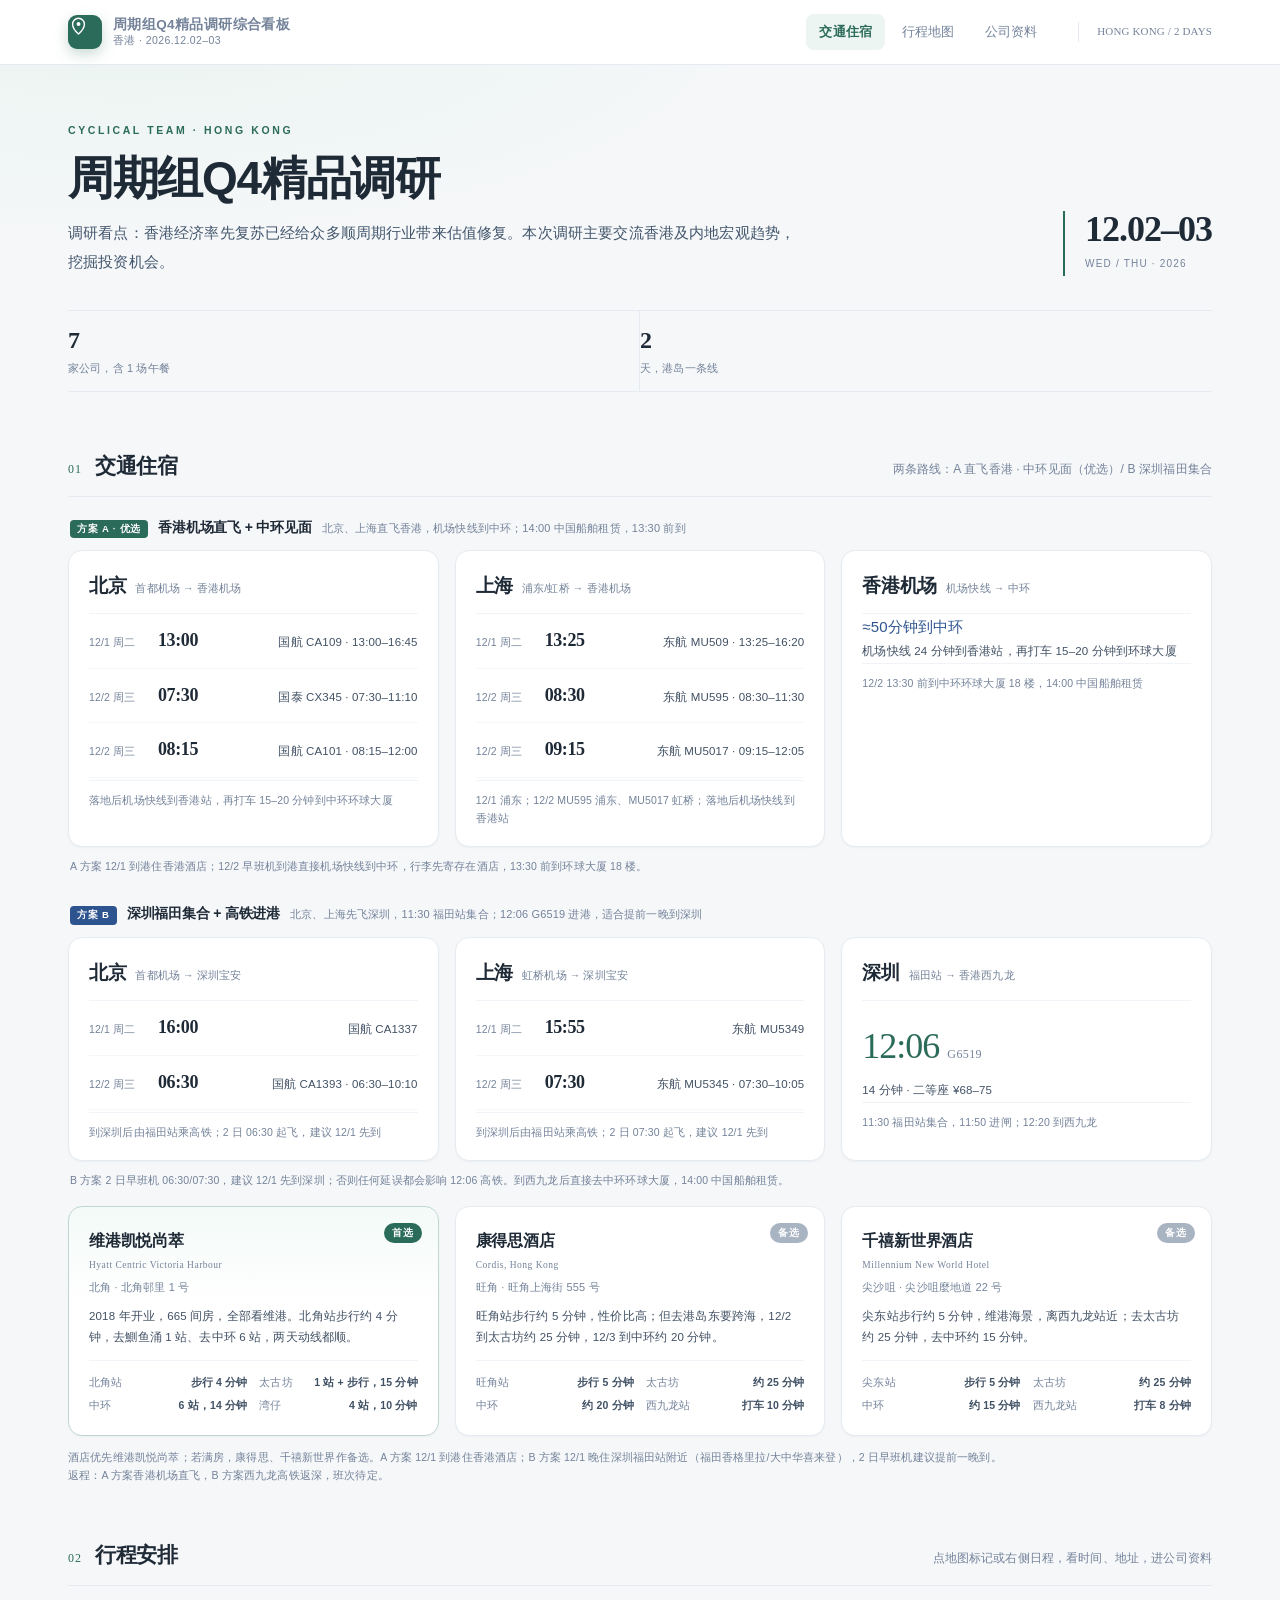
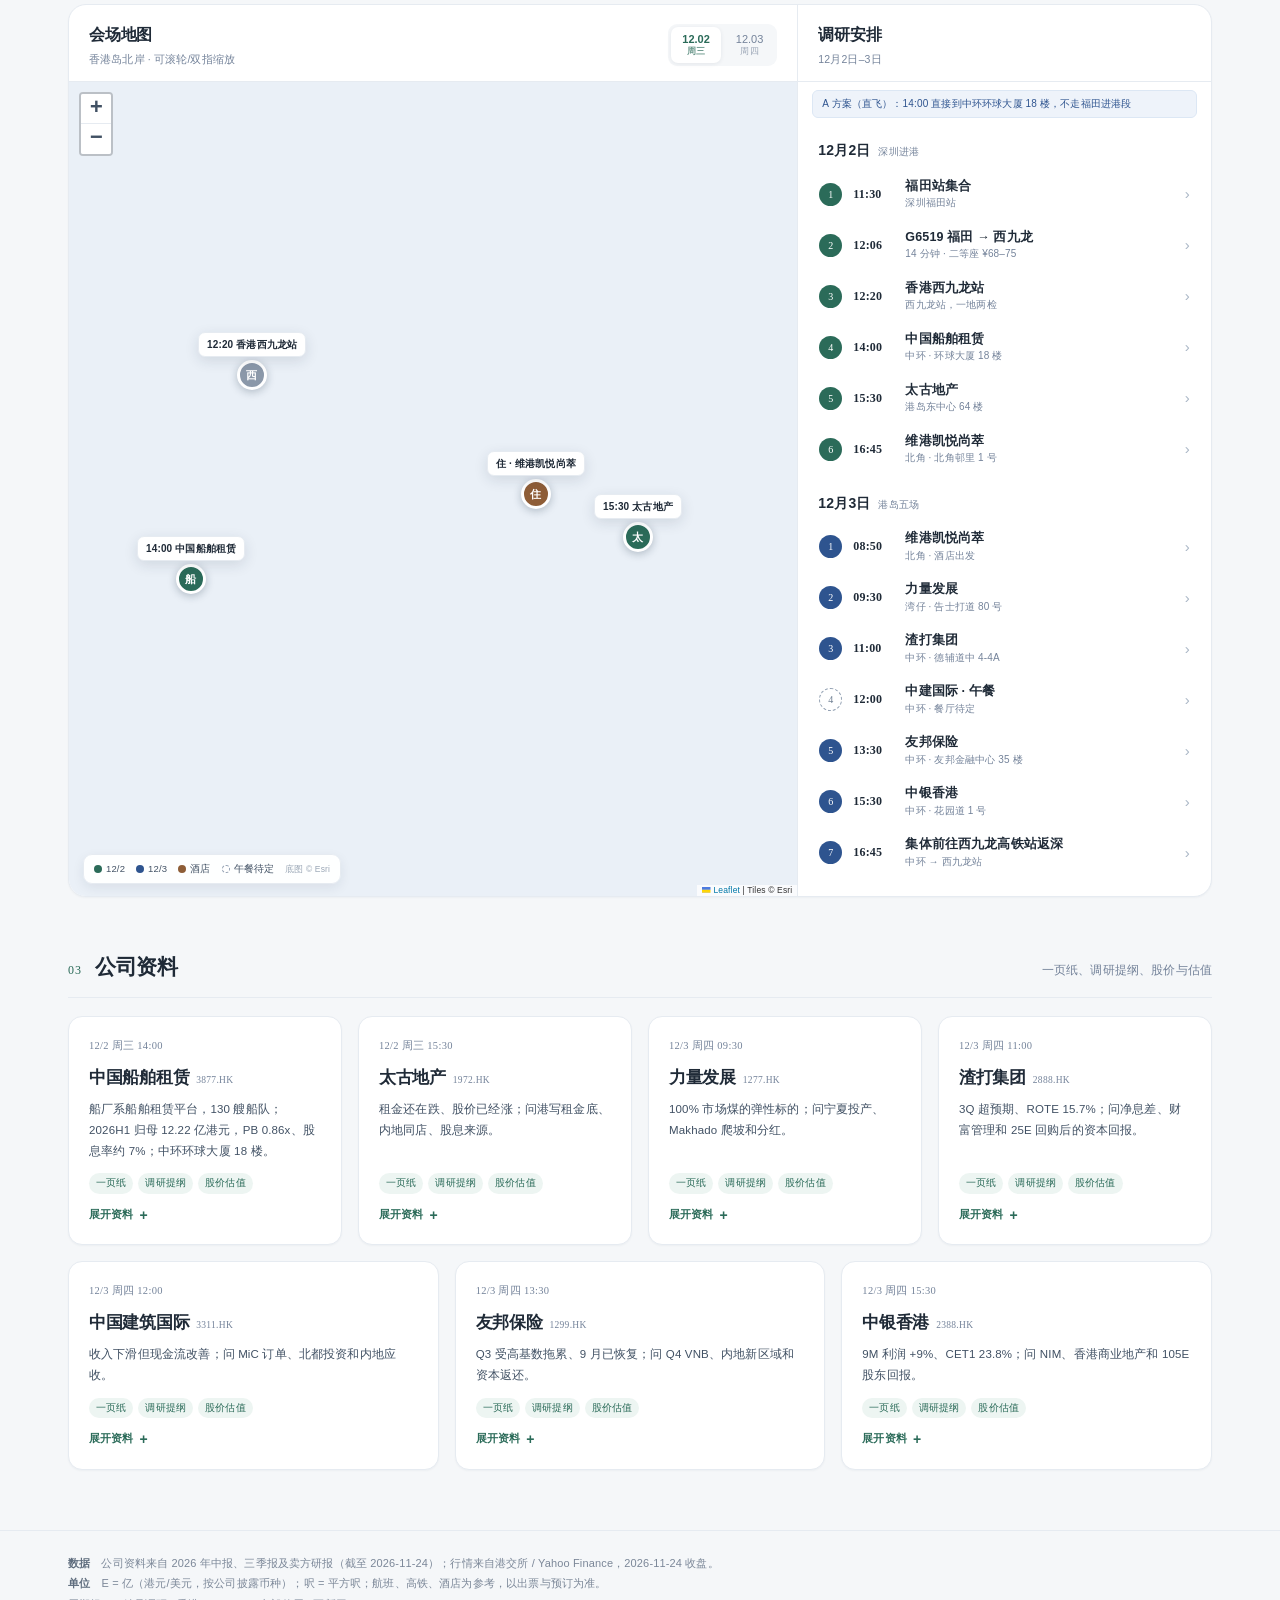
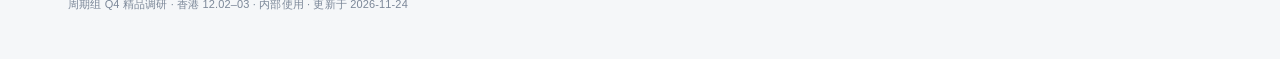
==== commit a38e821c: "copy: remove caliber notes from company cards" ====
--- a/index.html
+++ b/index.html
@@ -13,8 +13,8 @@
 <meta property="og:description" content="行程地图、机酒推荐、六家公司一页纸与调研提纲。">
 <link rel="icon" href="data:image/svg+xml,%3Csvg xmlns='http://www.w3.org/2000/svg' viewBox='0 0 64 64'%3E%3Crect width='64' height='64' rx='14' fill='%232b6b59'/%3E%3Ctext x='32' y='43' font-size='24' text-anchor='middle' fill='white' font-family='Georgia'%3EQ4%3C/text%3E%3C/svg%3E">
 <title>周期组Q4精品调研 · 香港 12.02–03</title>
-<link rel="stylesheet" href="assets/leaflet/leaflet.css?v=20261124m">
-<link rel="stylesheet" href="assets/site.css?v=20261124m">
+<link rel="stylesheet" href="assets/leaflet/leaflet.css?v=20261124n">
+<link rel="stylesheet" href="assets/site.css?v=20261124n">
 </head>
 <body>
 
@@ -166,24 +166,24 @@
   <footer class="foot">
     <div class="wrap">
       <b>数据</b>　公司资料来自 2026 年中报、三季报及卖方研报（截至 2026-11-24）；行情来自港交所 / Yahoo Finance，2026-11-24 收盘。<br>
-      <b>口径</b>　E = 亿（港元/美元，按公司披露币种）；呎 = 平方呎；航班、高铁、酒店为参考，以出票与预订为准。<br>
+      <b>单位</b>　E = 亿（港元/美元，按公司披露币种）；呎 = 平方呎；航班、高铁、酒店为参考，以出票与预订为准。<br>
       周期组 Q4 精品调研 · 香港 12.02–03 · 内部使用 · 更新于 2026-11-24
     </div>
   </footer>
 </main>
 
-<script src="assets/leaflet/leaflet.js?v=20261124m"></script>
-<script src="assets/data.js?v=20261124m"></script>
-<script src="assets/lightweight-charts.js?v=20261124m"></script>
-<script src="assets/kline.js?v=20261124m"></script>
-<script src="assets/co/taikoo.js?v=20261124m"></script>
-<script src="assets/co/liang.js?v=20261124m"></script>
-<script src="assets/co/sc.js?v=20261124m"></script>
-<script src="assets/co/csi.js?v=20261124m"></script>
-<script src="assets/co/aia.js?v=20261124m"></script>
-<script src="assets/co/bochk.js?v=20261124m"></script>
-<script src="assets/co/cship.js?v=20261124m"></script>
-<script src="assets/company-ui.js?v=20261124m"></script>
-<script src="assets/app.js?v=20261124m"></script>
+<script src="assets/leaflet/leaflet.js?v=20261124n"></script>
+<script src="assets/data.js?v=20261124n"></script>
+<script src="assets/lightweight-charts.js?v=20261124n"></script>
+<script src="assets/kline.js?v=20261124n"></script>
+<script src="assets/co/taikoo.js?v=20261124n"></script>
+<script src="assets/co/liang.js?v=20261124n"></script>
+<script src="assets/co/sc.js?v=20261124n"></script>
+<script src="assets/co/csi.js?v=20261124n"></script>
+<script src="assets/co/aia.js?v=20261124n"></script>
+<script src="assets/co/bochk.js?v=20261124n"></script>
+<script src="assets/co/cship.js?v=20261124n"></script>
+<script src="assets/company-ui.js?v=20261124n"></script>
+<script src="assets/app.js?v=20261124n"></script>
 </body>
 </html>
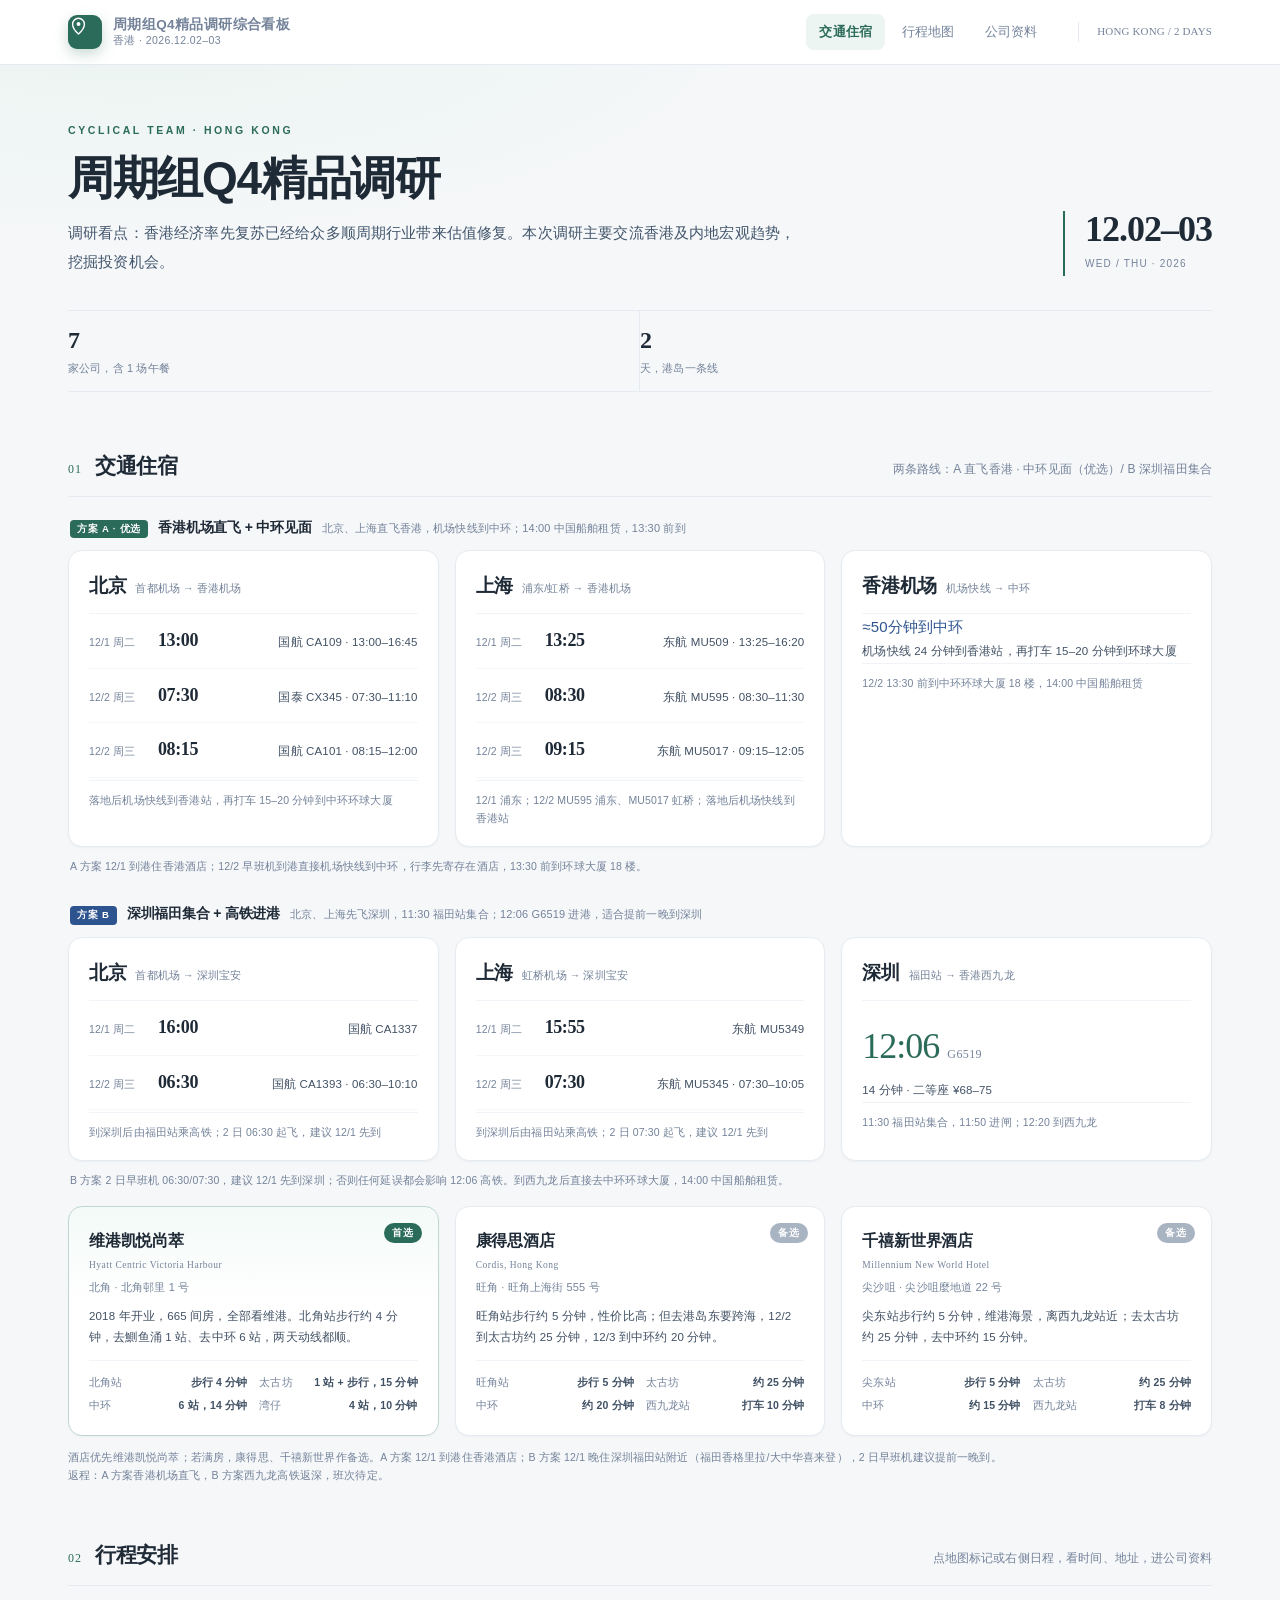
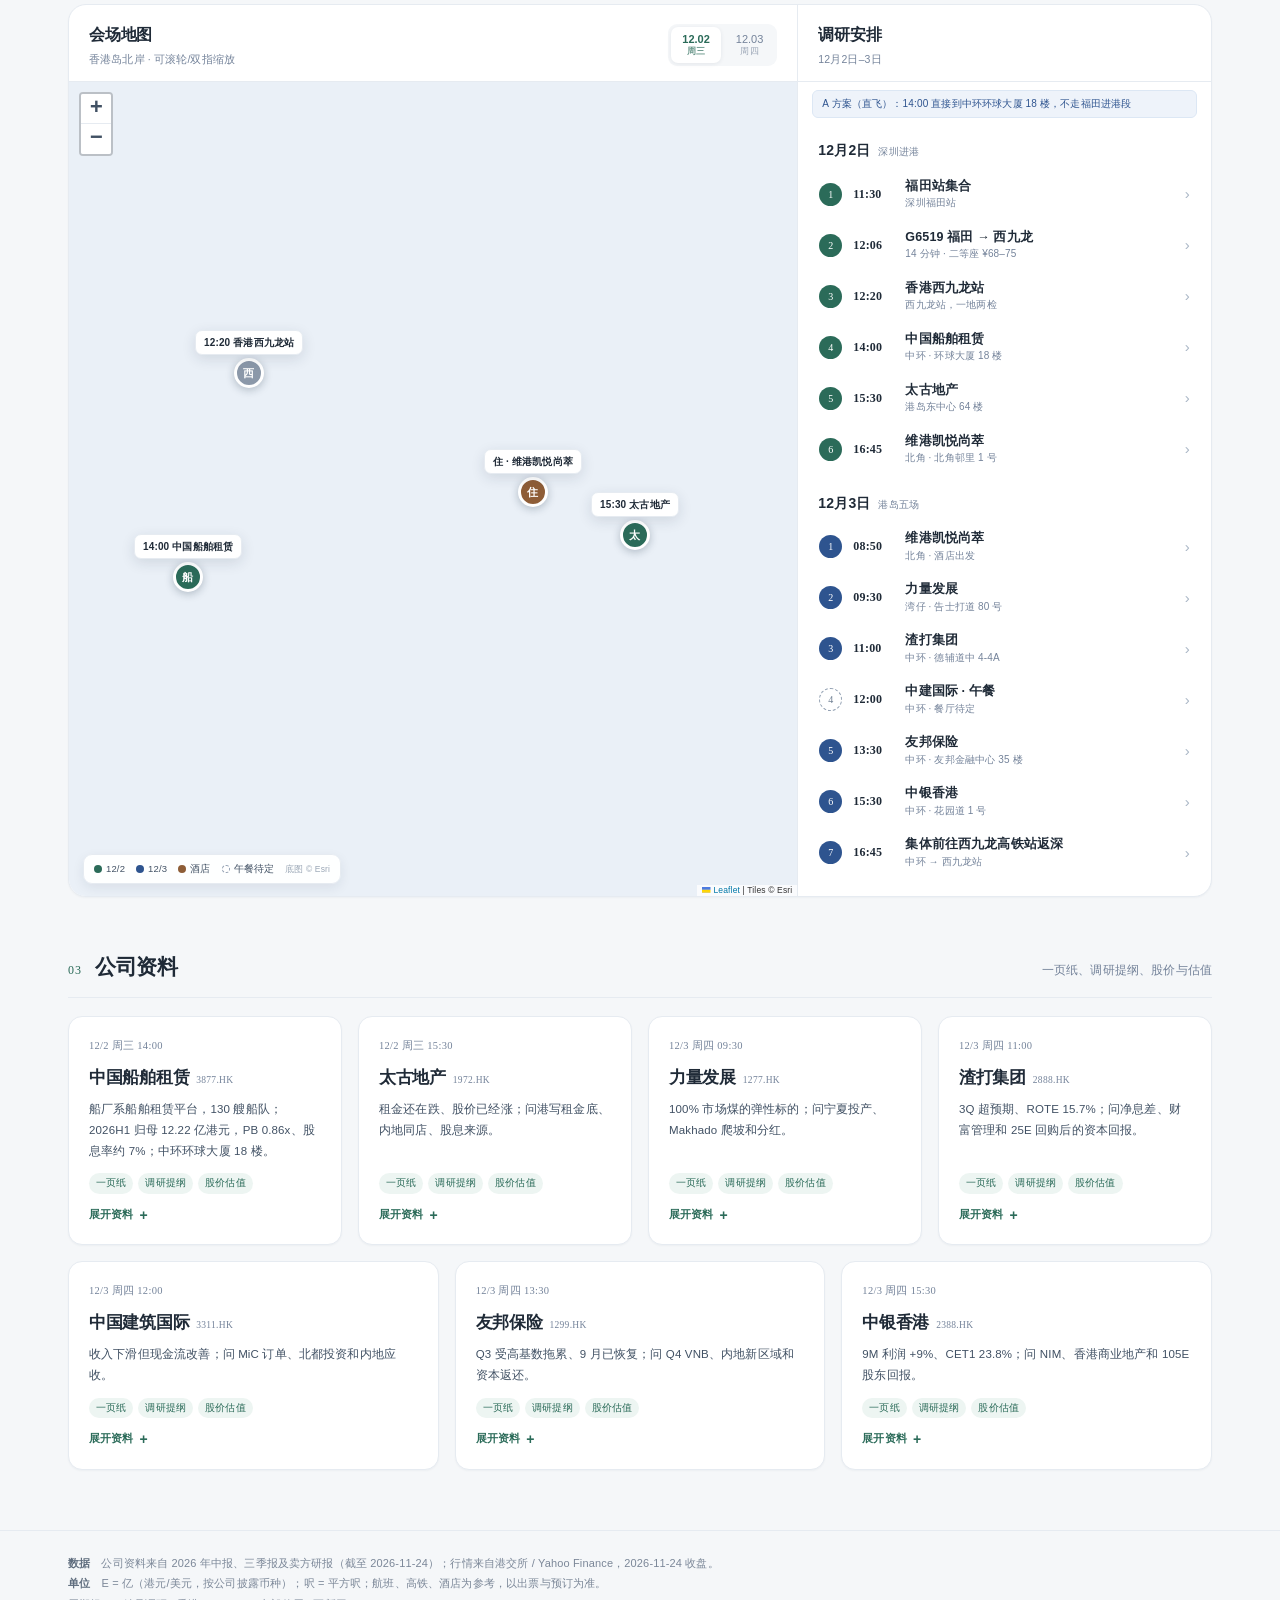
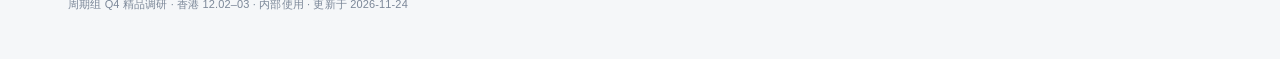
==== commit 9ad03d6b: "feat: merge data into one-pager, remove falsification and data tab" ====
--- a/index.html
+++ b/index.html
@@ -13,8 +13,8 @@
 <meta property="og:description" content="行程地图、机酒推荐、六家公司一页纸与调研提纲。">
 <link rel="icon" href="data:image/svg+xml,%3Csvg xmlns='http://www.w3.org/2000/svg' viewBox='0 0 64 64'%3E%3Crect width='64' height='64' rx='14' fill='%232b6b59'/%3E%3Ctext x='32' y='43' font-size='24' text-anchor='middle' fill='white' font-family='Georgia'%3EQ4%3C/text%3E%3C/svg%3E">
 <title>周期组Q4精品调研 · 香港 12.02–03</title>
-<link rel="stylesheet" href="assets/leaflet/leaflet.css?v=20261124n">
-<link rel="stylesheet" href="assets/site.css?v=20261124n">
+<link rel="stylesheet" href="assets/leaflet/leaflet.css?v=20261124o">
+<link rel="stylesheet" href="assets/site.css?v=20261124o">
 </head>
 <body>
 
@@ -172,18 +172,18 @@
   </footer>
 </main>
 
-<script src="assets/leaflet/leaflet.js?v=20261124n"></script>
-<script src="assets/data.js?v=20261124n"></script>
-<script src="assets/lightweight-charts.js?v=20261124n"></script>
-<script src="assets/kline.js?v=20261124n"></script>
-<script src="assets/co/taikoo.js?v=20261124n"></script>
-<script src="assets/co/liang.js?v=20261124n"></script>
-<script src="assets/co/sc.js?v=20261124n"></script>
-<script src="assets/co/csi.js?v=20261124n"></script>
-<script src="assets/co/aia.js?v=20261124n"></script>
-<script src="assets/co/bochk.js?v=20261124n"></script>
-<script src="assets/co/cship.js?v=20261124n"></script>
-<script src="assets/company-ui.js?v=20261124n"></script>
-<script src="assets/app.js?v=20261124n"></script>
+<script src="assets/leaflet/leaflet.js?v=20261124o"></script>
+<script src="assets/data.js?v=20261124o"></script>
+<script src="assets/lightweight-charts.js?v=20261124o"></script>
+<script src="assets/kline.js?v=20261124o"></script>
+<script src="assets/co/taikoo.js?v=20261124o"></script>
+<script src="assets/co/liang.js?v=20261124o"></script>
+<script src="assets/co/sc.js?v=20261124o"></script>
+<script src="assets/co/csi.js?v=20261124o"></script>
+<script src="assets/co/aia.js?v=20261124o"></script>
+<script src="assets/co/bochk.js?v=20261124o"></script>
+<script src="assets/co/cship.js?v=20261124o"></script>
+<script src="assets/company-ui.js?v=20261124o"></script>
+<script src="assets/app.js?v=20261124o"></script>
 </body>
 </html>
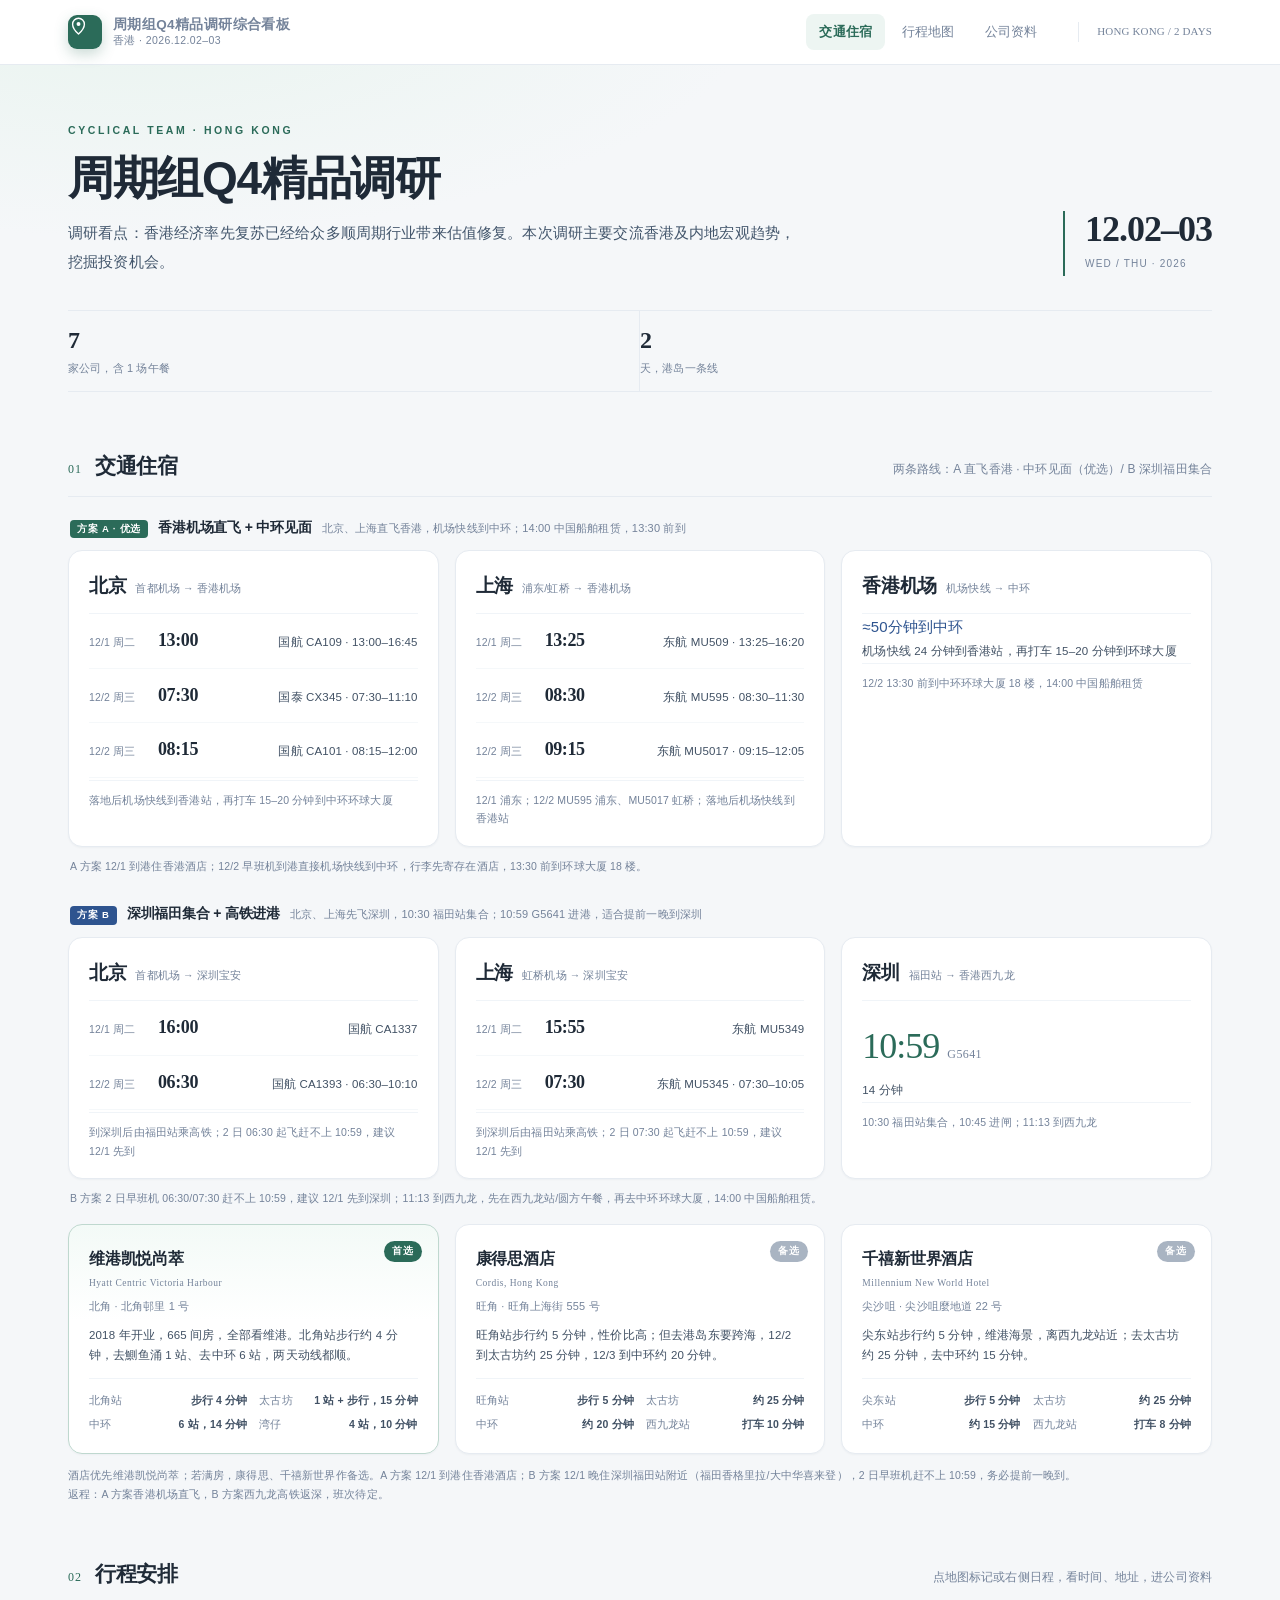
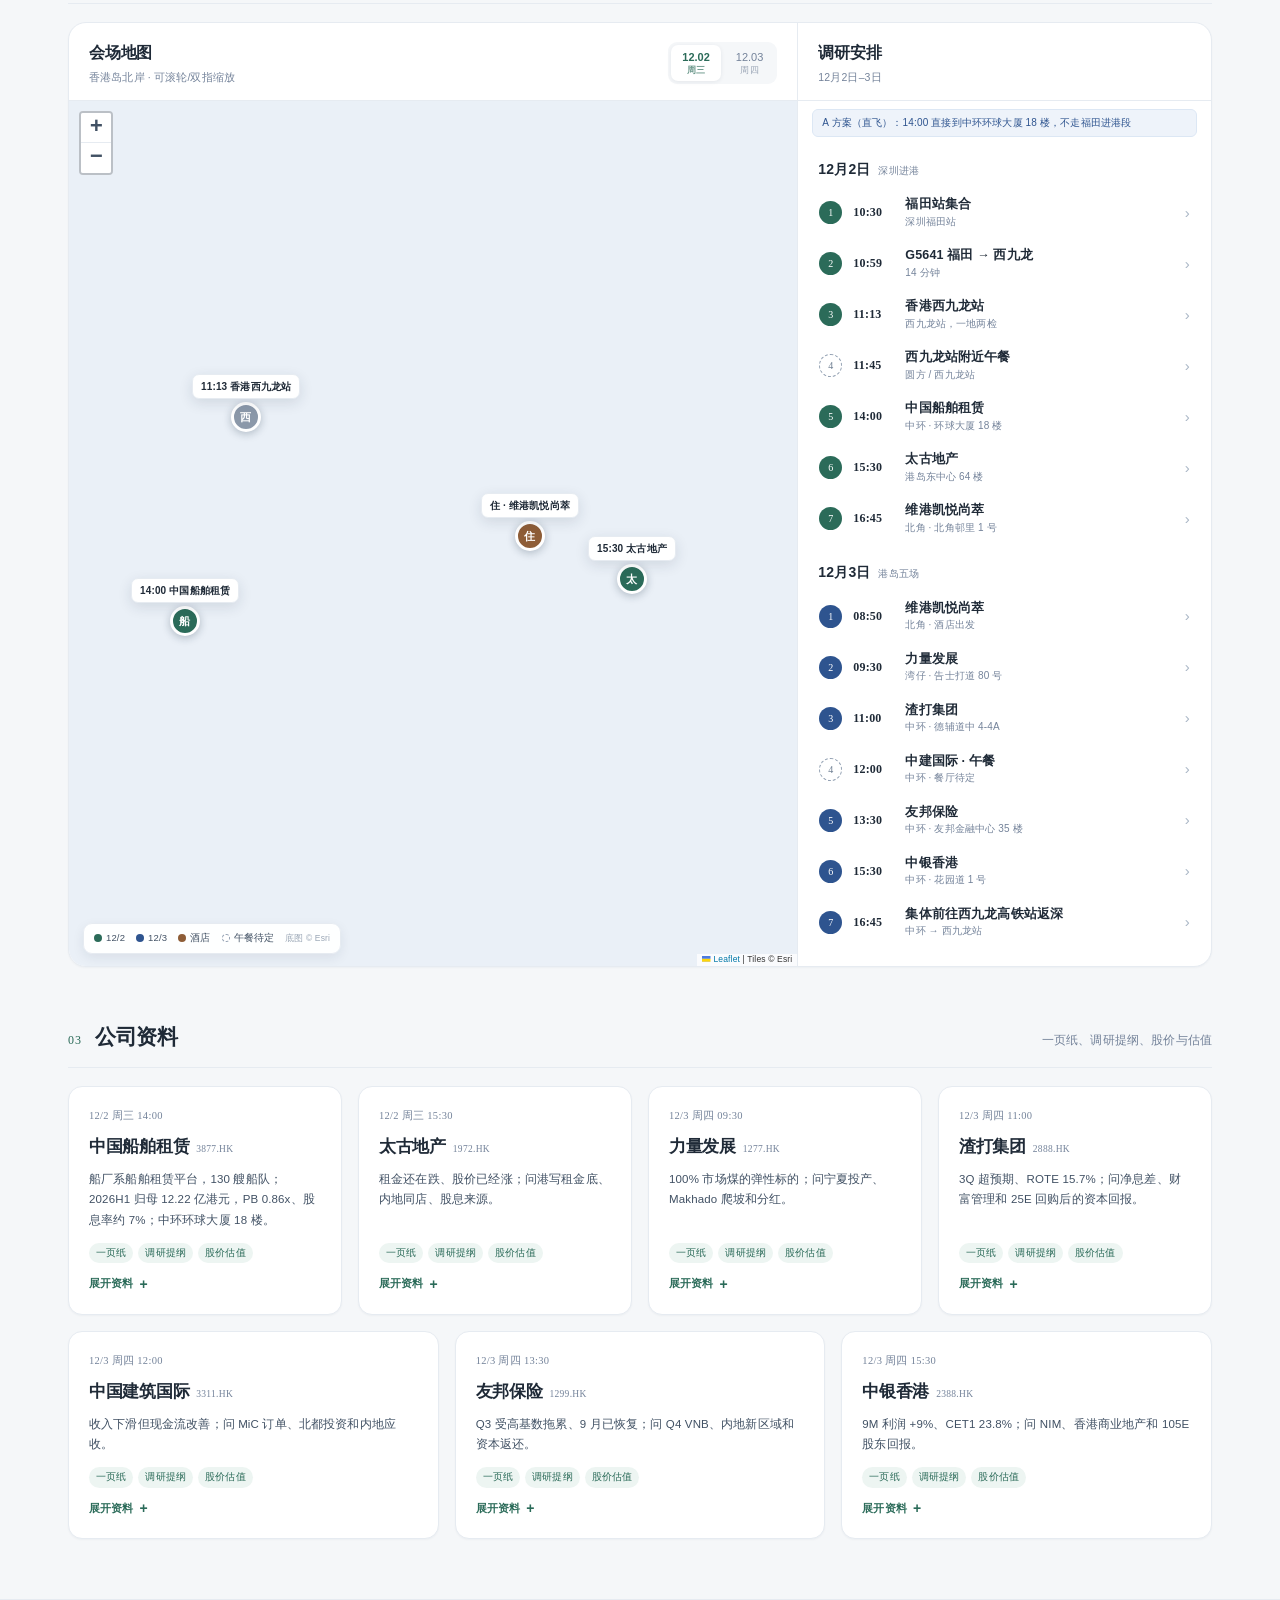
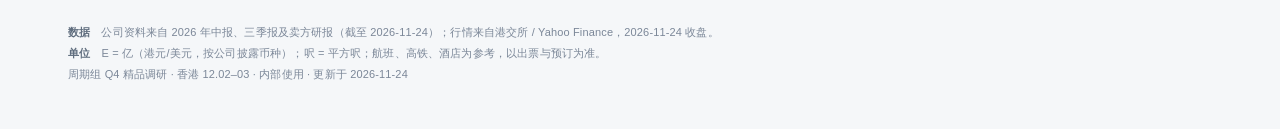
==== commit cfdda528: "data: switch Shenzhen train to G5641 10:59, add West Kowloon lunch" ====
--- a/index.html
+++ b/index.html
@@ -13,8 +13,8 @@
 <meta property="og:description" content="行程地图、机酒推荐、六家公司一页纸与调研提纲。">
 <link rel="icon" href="data:image/svg+xml,%3Csvg xmlns='http://www.w3.org/2000/svg' viewBox='0 0 64 64'%3E%3Crect width='64' height='64' rx='14' fill='%232b6b59'/%3E%3Ctext x='32' y='43' font-size='24' text-anchor='middle' fill='white' font-family='Georgia'%3EQ4%3C/text%3E%3C/svg%3E">
 <title>周期组Q4精品调研 · 香港 12.02–03</title>
-<link rel="stylesheet" href="assets/leaflet/leaflet.css?v=20261124o">
-<link rel="stylesheet" href="assets/site.css?v=20261124o">
+<link rel="stylesheet" href="assets/leaflet/leaflet.css?v=20261124p">
+<link rel="stylesheet" href="assets/site.css?v=20261124p">
 </head>
 <body>
 
@@ -95,33 +95,33 @@
     <div class="scheme">
       <div class="scheme-head">
         <span class="scheme-tag alt">方案 B</span><b>深圳福田集合 + 高铁进港</b>
-        <span class="scheme-desc">北京、上海先飞深圳，11:30 福田站集合；12:06 G6519 进港，适合提前一晚到深圳</span>
+        <span class="scheme-desc">北京、上海先飞深圳，10:30 福田站集合；10:59 G5641 进港，适合提前一晚到深圳</span>
       </div>
       <div class="fly-grid">
         <article class="fly-card">
           <div class="fly-head"><span class="city">北京</span><span class="route">首都机场 → 深圳宝安</span></div>
           <div class="fly-row"><span class="date">12/1 周二</span><b>16:00</b><span class="fl">国航 CA1337</span></div>
           <div class="fly-row"><span class="date">12/2 周三</span><b>06:30</b><span class="fl">国航 CA1393 · 06:30–10:10</span></div>
-          <div class="fly-foot">到深圳后由福田站乘高铁；2 日 06:30 起飞，建议 12/1 先到</div>
+          <div class="fly-foot">到深圳后由福田站乘高铁；2 日 06:30 起飞赶不上 10:59，建议 12/1 先到</div>
         </article>
         <article class="fly-card">
           <div class="fly-head"><span class="city">上海</span><span class="route">虹桥机场 → 深圳宝安</span></div>
           <div class="fly-row"><span class="date">12/1 周二</span><b>15:55</b><span class="fl">东航 MU5349</span></div>
           <div class="fly-row"><span class="date">12/2 周三</span><b>07:30</b><span class="fl">东航 MU5345 · 07:30–10:05</span></div>
-          <div class="fly-foot">到深圳后由福田站乘高铁；2 日 07:30 起飞，建议 12/1 先到</div>
+          <div class="fly-foot">到深圳后由福田站乘高铁；2 日 07:30 起飞赶不上 10:59，建议 12/1 先到</div>
         </article>
         <article class="fly-card rail">
           <div class="fly-head"><span class="city">深圳</span><span class="route">福田站 → 香港西九龙</span></div>
-          <div class="rail-big">12:06<span>G6519</span></div>
-          <div class="rail-meta">14 分钟 · 二等座 ¥68–75</div>
-          <div class="fly-foot">11:30 福田站集合，11:50 进闸；12:20 到西九龙</div>
+          <div class="rail-big">10:59<span>G5641</span></div>
+          <div class="rail-meta">14 分钟</div>
+          <div class="fly-foot">10:30 福田站集合，10:45 进闸；11:13 到西九龙</div>
         </article>
       </div>
-      <div class="scheme-note">B 方案 2 日早班机 06:30/07:30，建议 12/1 先到深圳；否则任何延误都会影响 12:06 高铁。到西九龙后直接去中环环球大厦，14:00 中国船舶租赁。</div>
+      <div class="scheme-note">B 方案 2 日早班机 06:30/07:30 赶不上 10:59，建议 12/1 先到深圳；11:13 到西九龙，先在西九龙站/圆方午餐，再去中环环球大厦，14:00 中国船舶租赁。</div>
     </div>
 
     <div class="hotel-grid" id="hotelGrid"></div>
-    <div class="tip">酒店优先维港凯悦尚萃；若满房，康得思、千禧新世界作备选。A 方案 12/1 到港住香港酒店；B 方案 12/1 晚住深圳福田站附近（福田香格里拉/大中华喜来登），2 日早班机建议提前一晚到。<br>返程：A 方案香港机场直飞，B 方案西九龙高铁返深，班次待定。</div>
+    <div class="tip">酒店优先维港凯悦尚萃；若满房，康得思、千禧新世界作备选。A 方案 12/1 到港住香港酒店；B 方案 12/1 晚住深圳福田站附近（福田香格里拉/大中华喜来登），2 日早班机赶不上 10:59，务必提前一晚到。<br>返程：A 方案香港机场直飞，B 方案西九龙高铁返深，班次待定。</div>
   </section>
 
   <section class="wrap" id="map-sec">
@@ -172,18 +172,18 @@
   </footer>
 </main>
 
-<script src="assets/leaflet/leaflet.js?v=20261124o"></script>
-<script src="assets/data.js?v=20261124o"></script>
-<script src="assets/lightweight-charts.js?v=20261124o"></script>
-<script src="assets/kline.js?v=20261124o"></script>
-<script src="assets/co/taikoo.js?v=20261124o"></script>
-<script src="assets/co/liang.js?v=20261124o"></script>
-<script src="assets/co/sc.js?v=20261124o"></script>
-<script src="assets/co/csi.js?v=20261124o"></script>
-<script src="assets/co/aia.js?v=20261124o"></script>
-<script src="assets/co/bochk.js?v=20261124o"></script>
-<script src="assets/co/cship.js?v=20261124o"></script>
-<script src="assets/company-ui.js?v=20261124o"></script>
-<script src="assets/app.js?v=20261124o"></script>
+<script src="assets/leaflet/leaflet.js?v=20261124p"></script>
+<script src="assets/data.js?v=20261124p"></script>
+<script src="assets/lightweight-charts.js?v=20261124p"></script>
+<script src="assets/kline.js?v=20261124p"></script>
+<script src="assets/co/taikoo.js?v=20261124p"></script>
+<script src="assets/co/liang.js?v=20261124p"></script>
+<script src="assets/co/sc.js?v=20261124p"></script>
+<script src="assets/co/csi.js?v=20261124p"></script>
+<script src="assets/co/aia.js?v=20261124p"></script>
+<script src="assets/co/bochk.js?v=20261124p"></script>
+<script src="assets/co/cship.js?v=20261124p"></script>
+<script src="assets/company-ui.js?v=20261124p"></script>
+<script src="assets/app.js?v=20261124p"></script>
 </body>
 </html>
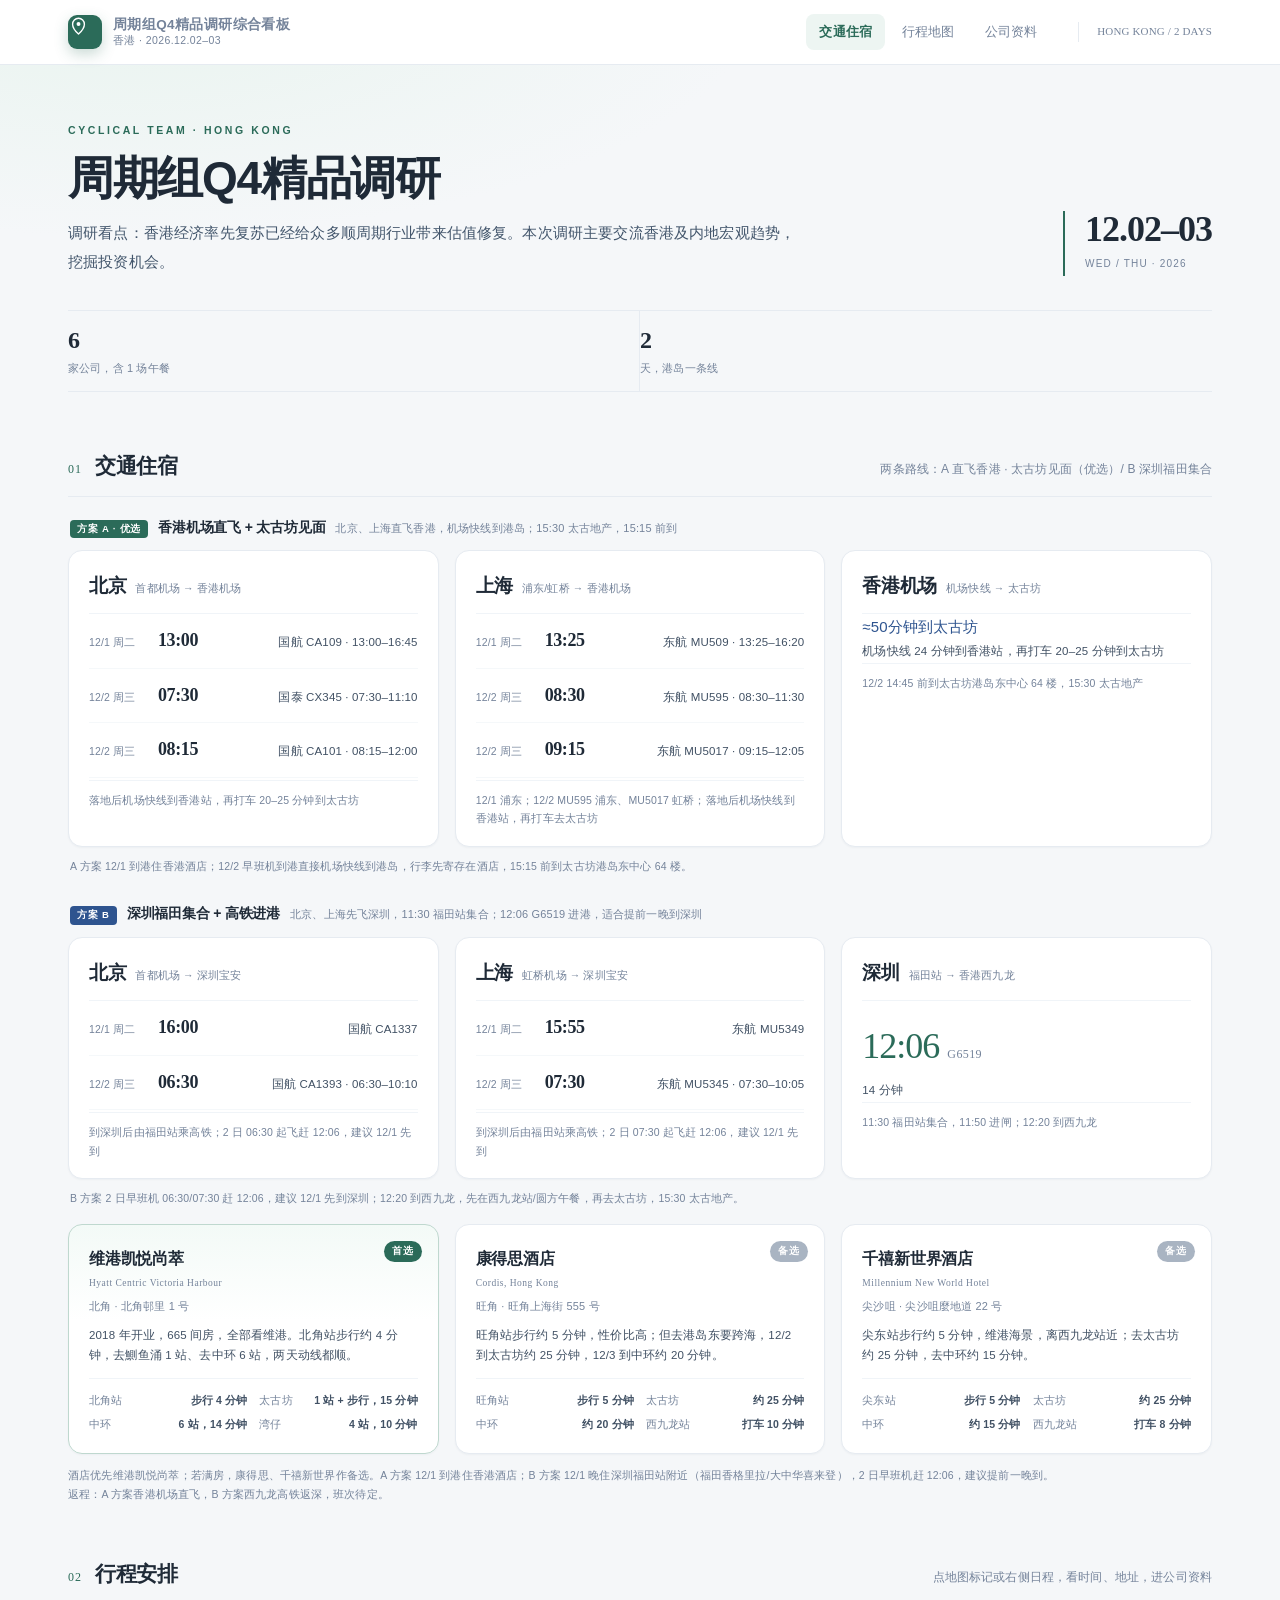
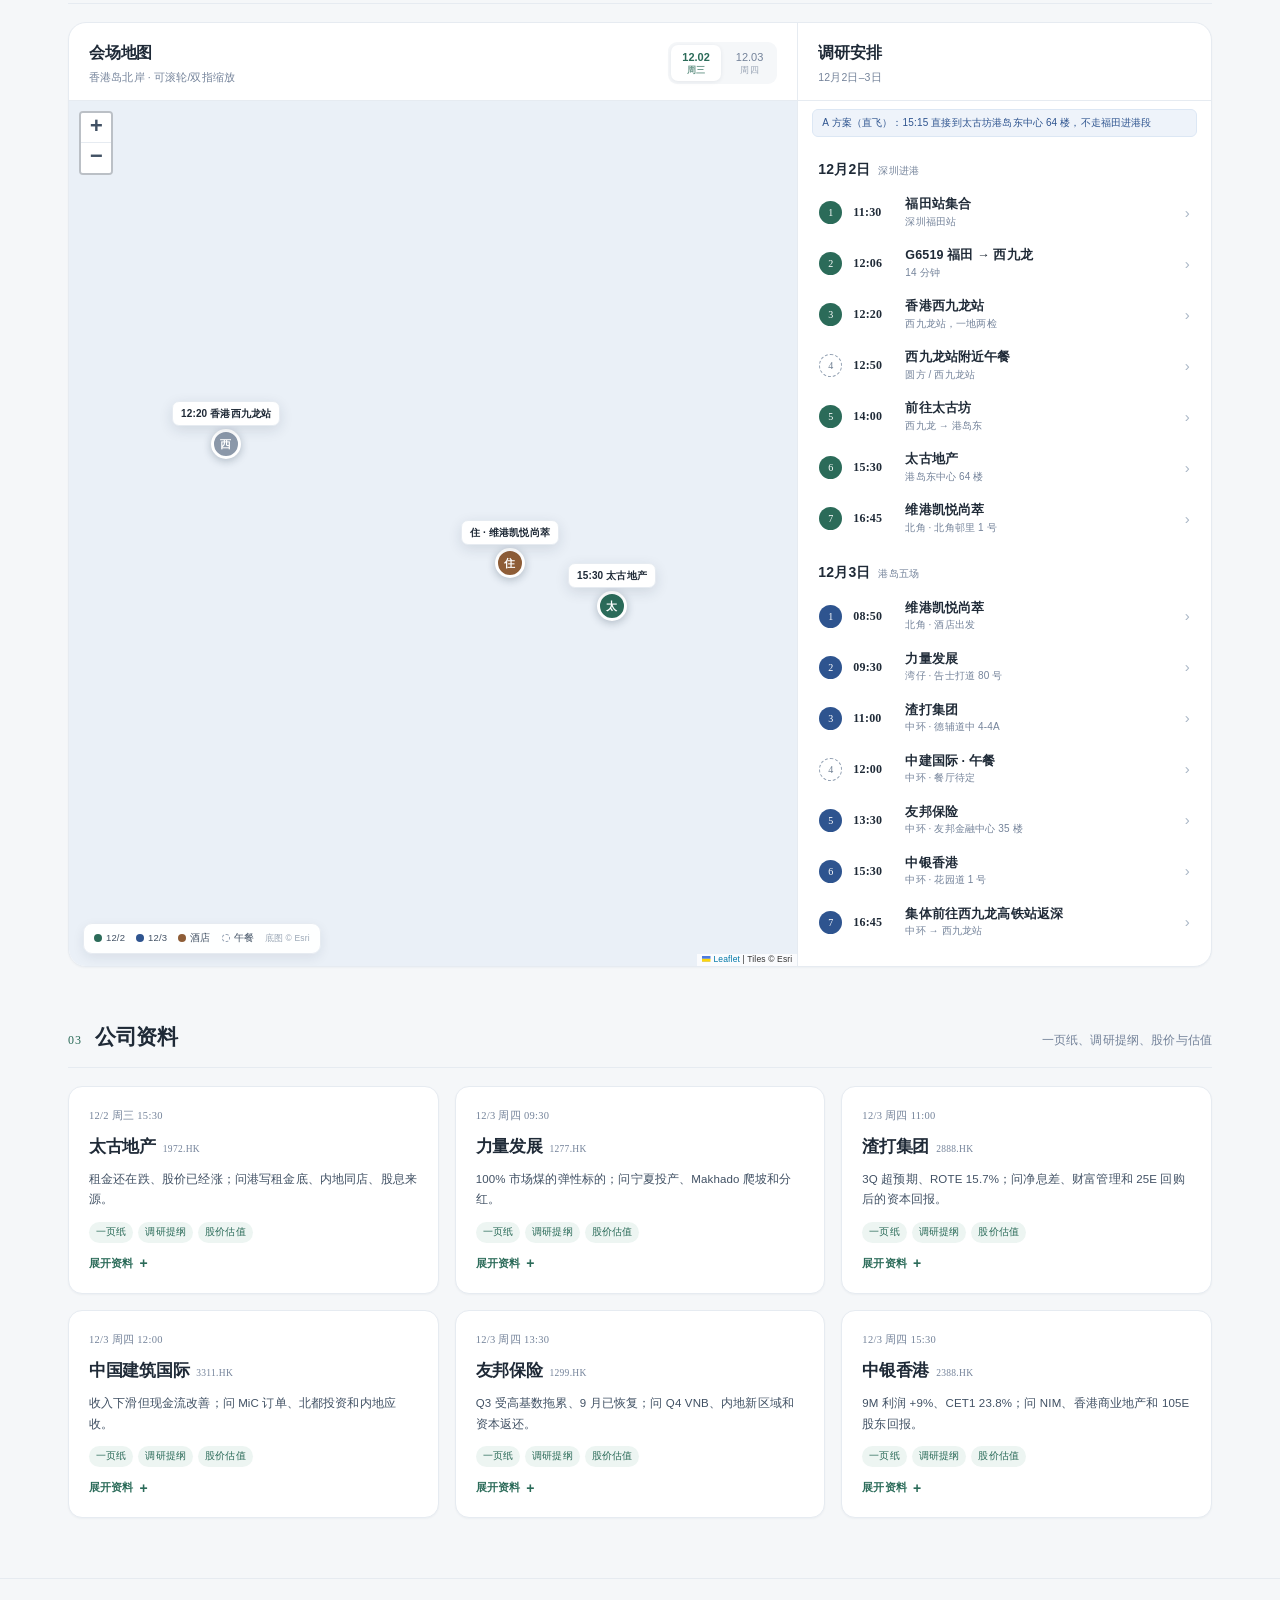
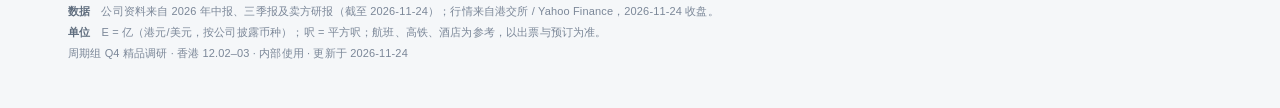
==== commit 744a79e3: "data: remove China Ship Leasing, first meeting Taikoo 15:30, restore G6519 12:06" ====
--- a/index.html
+++ b/index.html
@@ -13,8 +13,8 @@
 <meta property="og:description" content="行程地图、机酒推荐、六家公司一页纸与调研提纲。">
 <link rel="icon" href="data:image/svg+xml,%3Csvg xmlns='http://www.w3.org/2000/svg' viewBox='0 0 64 64'%3E%3Crect width='64' height='64' rx='14' fill='%232b6b59'/%3E%3Ctext x='32' y='43' font-size='24' text-anchor='middle' fill='white' font-family='Georgia'%3EQ4%3C/text%3E%3C/svg%3E">
 <title>周期组Q4精品调研 · 香港 12.02–03</title>
-<link rel="stylesheet" href="assets/leaflet/leaflet.css?v=20261124p">
-<link rel="stylesheet" href="assets/site.css?v=20261124p">
+<link rel="stylesheet" href="assets/leaflet/leaflet.css?v=20261124q">
+<link rel="stylesheet" href="assets/site.css?v=20261124q">
 </head>
 <body>
 
@@ -51,7 +51,7 @@
         </div>
       </div>
       <div class="stats">
-        <div><b>7</b><span>家公司，含 1 场午餐</span></div>
+        <div><b>6</b><span>家公司，含 1 场午餐</span></div>
         <div><b>2</b><span>天，港岛一条线</span></div>
       </div>
     </div>
@@ -60,12 +60,12 @@
   <section class="wrap" id="travel">
     <div class="sec">
       <span class="n">01</span><h2>交通住宿</h2>
-      <p>两条路线：A 直飞香港 · 中环见面（优选）/ B 深圳福田集合</p>
+      <p>两条路线：A 直飞香港 · 太古坊见面（优选）/ B 深圳福田集合</p>
     </div>
     <div class="scheme">
       <div class="scheme-head">
-        <span class="scheme-tag">方案 A · 优选</span><b>香港机场直飞 + 中环见面</b>
-        <span class="scheme-desc">北京、上海直飞香港，机场快线到中环；14:00 中国船舶租赁，13:30 前到</span>
+        <span class="scheme-tag">方案 A · 优选</span><b>香港机场直飞 + 太古坊见面</b>
+        <span class="scheme-desc">北京、上海直飞香港，机场快线到港岛；15:30 太古地产，15:15 前到</span>
       </div>
       <div class="fly-grid">
         <article class="fly-card">
@@ -73,55 +73,55 @@
           <div class="fly-row"><span class="date">12/1 周二</span><b>13:00</b><span class="fl">国航 CA109 · 13:00–16:45</span></div>
           <div class="fly-row"><span class="date">12/2 周三</span><b>07:30</b><span class="fl">国泰 CX345 · 07:30–11:10</span></div>
           <div class="fly-row"><span class="date">12/2 周三</span><b>08:15</b><span class="fl">国航 CA101 · 08:15–12:00</span></div>
-          <div class="fly-foot">落地后机场快线到香港站，再打车 15–20 分钟到中环环球大厦</div>
+          <div class="fly-foot">落地后机场快线到香港站，再打车 20–25 分钟到太古坊</div>
         </article>
         <article class="fly-card">
           <div class="fly-head"><span class="city">上海</span><span class="route">浦东/虹桥 → 香港机场</span></div>
           <div class="fly-row"><span class="date">12/1 周二</span><b>13:25</b><span class="fl">东航 MU509 · 13:25–16:20</span></div>
           <div class="fly-row"><span class="date">12/2 周三</span><b>08:30</b><span class="fl">东航 MU595 · 08:30–11:30</span></div>
           <div class="fly-row"><span class="date">12/2 周三</span><b>09:15</b><span class="fl">东航 MU5017 · 09:15–12:05</span></div>
-          <div class="fly-foot">12/1 浦东；12/2 MU595 浦东、MU5017 虹桥；落地后机场快线到香港站</div>
+          <div class="fly-foot">12/1 浦东；12/2 MU595 浦东、MU5017 虹桥；落地后机场快线到香港站，再打车去太古坊</div>
         </article>
         <article class="fly-card airport">
-          <div class="fly-head"><span class="city">香港机场</span><span class="route">机场快线 → 中环</span></div>
-          <div class="rail-big">≈50<span>分钟到中环</span></div>
-          <div class="rail-meta">机场快线 24 分钟到香港站，再打车 15–20 分钟到环球大厦</div>
-          <div class="fly-foot">12/2 13:30 前到中环环球大厦 18 楼，14:00 中国船舶租赁</div>
+          <div class="fly-head"><span class="city">香港机场</span><span class="route">机场快线 → 太古坊</span></div>
+          <div class="rail-big">≈50<span>分钟到太古坊</span></div>
+          <div class="rail-meta">机场快线 24 分钟到香港站，再打车 20–25 分钟到太古坊</div>
+          <div class="fly-foot">12/2 14:45 前到太古坊港岛东中心 64 楼，15:30 太古地产</div>
         </article>
       </div>
-      <div class="scheme-note">A 方案 12/1 到港住香港酒店；12/2 早班机到港直接机场快线到中环，行李先寄存在酒店，13:30 前到环球大厦 18 楼。</div>
+      <div class="scheme-note">A 方案 12/1 到港住香港酒店；12/2 早班机到港直接机场快线到港岛，行李先寄存在酒店，15:15 前到太古坊港岛东中心 64 楼。</div>
     </div>
 
     <div class="scheme">
       <div class="scheme-head">
         <span class="scheme-tag alt">方案 B</span><b>深圳福田集合 + 高铁进港</b>
-        <span class="scheme-desc">北京、上海先飞深圳，10:30 福田站集合；10:59 G5641 进港，适合提前一晚到深圳</span>
+        <span class="scheme-desc">北京、上海先飞深圳，11:30 福田站集合；12:06 G6519 进港，适合提前一晚到深圳</span>
       </div>
       <div class="fly-grid">
         <article class="fly-card">
           <div class="fly-head"><span class="city">北京</span><span class="route">首都机场 → 深圳宝安</span></div>
           <div class="fly-row"><span class="date">12/1 周二</span><b>16:00</b><span class="fl">国航 CA1337</span></div>
           <div class="fly-row"><span class="date">12/2 周三</span><b>06:30</b><span class="fl">国航 CA1393 · 06:30–10:10</span></div>
-          <div class="fly-foot">到深圳后由福田站乘高铁；2 日 06:30 起飞赶不上 10:59，建议 12/1 先到</div>
+          <div class="fly-foot">到深圳后由福田站乘高铁；2 日 06:30 起飞赶 12:06，建议 12/1 先到</div>
         </article>
         <article class="fly-card">
           <div class="fly-head"><span class="city">上海</span><span class="route">虹桥机场 → 深圳宝安</span></div>
           <div class="fly-row"><span class="date">12/1 周二</span><b>15:55</b><span class="fl">东航 MU5349</span></div>
           <div class="fly-row"><span class="date">12/2 周三</span><b>07:30</b><span class="fl">东航 MU5345 · 07:30–10:05</span></div>
-          <div class="fly-foot">到深圳后由福田站乘高铁；2 日 07:30 起飞赶不上 10:59，建议 12/1 先到</div>
+          <div class="fly-foot">到深圳后由福田站乘高铁；2 日 07:30 起飞赶 12:06，建议 12/1 先到</div>
         </article>
         <article class="fly-card rail">
           <div class="fly-head"><span class="city">深圳</span><span class="route">福田站 → 香港西九龙</span></div>
-          <div class="rail-big">10:59<span>G5641</span></div>
+          <div class="rail-big">12:06<span>G6519</span></div>
           <div class="rail-meta">14 分钟</div>
-          <div class="fly-foot">10:30 福田站集合，10:45 进闸；11:13 到西九龙</div>
+          <div class="fly-foot">11:30 福田站集合，11:50 进闸；12:20 到西九龙</div>
         </article>
       </div>
-      <div class="scheme-note">B 方案 2 日早班机 06:30/07:30 赶不上 10:59，建议 12/1 先到深圳；11:13 到西九龙，先在西九龙站/圆方午餐，再去中环环球大厦，14:00 中国船舶租赁。</div>
+      <div class="scheme-note">B 方案 2 日早班机 06:30/07:30 赶 12:06，建议 12/1 先到深圳；12:20 到西九龙，先在西九龙站/圆方午餐，再去太古坊，15:30 太古地产。</div>
     </div>
 
     <div class="hotel-grid" id="hotelGrid"></div>
-    <div class="tip">酒店优先维港凯悦尚萃；若满房，康得思、千禧新世界作备选。A 方案 12/1 到港住香港酒店；B 方案 12/1 晚住深圳福田站附近（福田香格里拉/大中华喜来登），2 日早班机赶不上 10:59，务必提前一晚到。<br>返程：A 方案香港机场直飞，B 方案西九龙高铁返深，班次待定。</div>
+    <div class="tip">酒店优先维港凯悦尚萃；若满房，康得思、千禧新世界作备选。A 方案 12/1 到港住香港酒店；B 方案 12/1 晚住深圳福田站附近（福田香格里拉/大中华喜来登），2 日早班机赶 12:06，建议提前一晚到。<br>返程：A 方案香港机场直飞，B 方案西九龙高铁返深，班次待定。</div>
   </section>
 
   <section class="wrap" id="map-sec">
@@ -140,7 +140,7 @@
           <span><i class="lg d1"></i>12/2</span>
           <span><i class="lg d2"></i>12/3</span>
           <span><i class="lg hotel"></i>酒店</span>
-          <span><i class="lg lunch"></i>午餐待定</span>
+          <span><i class="lg lunch"></i>午餐</span>
           <span class="src" id="mapSrc">底图 © 高德地图</span>
         </div>
       </div>
@@ -148,7 +148,7 @@
         <div class="map-head">
           <div><h3>调研安排</h3><span>12月2日–3日</span></div>
         </div>
-        <div class="bnote">A 方案（直飞）：14:00 直接到中环环球大厦 18 楼，不走福田进港段</div>
+        <div class="bnote">A 方案（直飞）：15:15 直接到太古坊港岛东中心 64 楼，不走福田进港段</div>
         <div class="timeline" id="timeline"></div>
       </aside>
     </div>
@@ -172,18 +172,17 @@
   </footer>
 </main>
 
-<script src="assets/leaflet/leaflet.js?v=20261124p"></script>
-<script src="assets/data.js?v=20261124p"></script>
-<script src="assets/lightweight-charts.js?v=20261124p"></script>
-<script src="assets/kline.js?v=20261124p"></script>
-<script src="assets/co/taikoo.js?v=20261124p"></script>
-<script src="assets/co/liang.js?v=20261124p"></script>
-<script src="assets/co/sc.js?v=20261124p"></script>
-<script src="assets/co/csi.js?v=20261124p"></script>
-<script src="assets/co/aia.js?v=20261124p"></script>
-<script src="assets/co/bochk.js?v=20261124p"></script>
-<script src="assets/co/cship.js?v=20261124p"></script>
-<script src="assets/company-ui.js?v=20261124p"></script>
-<script src="assets/app.js?v=20261124p"></script>
+<script src="assets/leaflet/leaflet.js?v=20261124q"></script>
+<script src="assets/data.js?v=20261124q"></script>
+<script src="assets/lightweight-charts.js?v=20261124q"></script>
+<script src="assets/kline.js?v=20261124q"></script>
+<script src="assets/co/taikoo.js?v=20261124q"></script>
+<script src="assets/co/liang.js?v=20261124q"></script>
+<script src="assets/co/sc.js?v=20261124q"></script>
+<script src="assets/co/csi.js?v=20261124q"></script>
+<script src="assets/co/aia.js?v=20261124q"></script>
+<script src="assets/co/bochk.js?v=20261124q"></script>
+<script src="assets/company-ui.js?v=20261124q"></script>
+<script src="assets/app.js?v=20261124q"></script>
 </body>
 </html>
--- a/assets/site.css
+++ b/assets/site.css
@@ -157,8 +157,7 @@
 
 /* ============ company cards ============ */
 .co-grid{display:grid;grid-template-columns:repeat(12,1fr);gap:16px}
-.co-card{grid-column:span 3;background:var(--panel);border:1px solid var(--line);border-radius:14px;padding:20px;box-shadow:var(--shadow);transition:.18s;display:flex;flex-direction:column}
-.co-card:nth-child(n+5){grid-column:span 4}
+.co-card{grid-column:span 4;background:var(--panel);border:1px solid var(--line);border-radius:14px;padding:20px;box-shadow:var(--shadow);transition:.18s;display:flex;flex-direction:column}
 .co-card:hover{transform:translateY(-2px);box-shadow:var(--shadow-lg);border-color:#c9dcd6}
 
 .co-card .when{font-family:Georgia,serif;font-size:10.5px;color:var(--muted);letter-spacing:.3px}
@@ -296,8 +295,7 @@
   #map{min-height:420px;height:420px}
   .map-right{border-left:0;border-top:1px solid var(--line)}
   .co-grid{grid-template-columns:1fr 1fr}
-  .co-card,.co-card:nth-child(n+5){grid-column:auto}
-  .co-card:last-child{grid-column:1/-1}
+  .co-card{grid-column:auto}
   .two{grid-template-columns:1fr}
   .lt-grid{grid-template-columns:1fr}
   .risk-list{grid-template-columns:1fr}
@@ -317,7 +315,7 @@
   .sec{flex-wrap:wrap;gap:7px}
   .sec p{margin-left:0;width:100%}
   .co-grid{grid-template-columns:1fr}
-  .co-card,.co-card:nth-child(n+5),.co-card:last-child{grid-column:auto}
+  .co-card{grid-column:auto}
   .map-head{padding:13px 15px 11px}
   #map{min-height:360px;height:360px}
   .timeline{padding:4px 10px 14px}
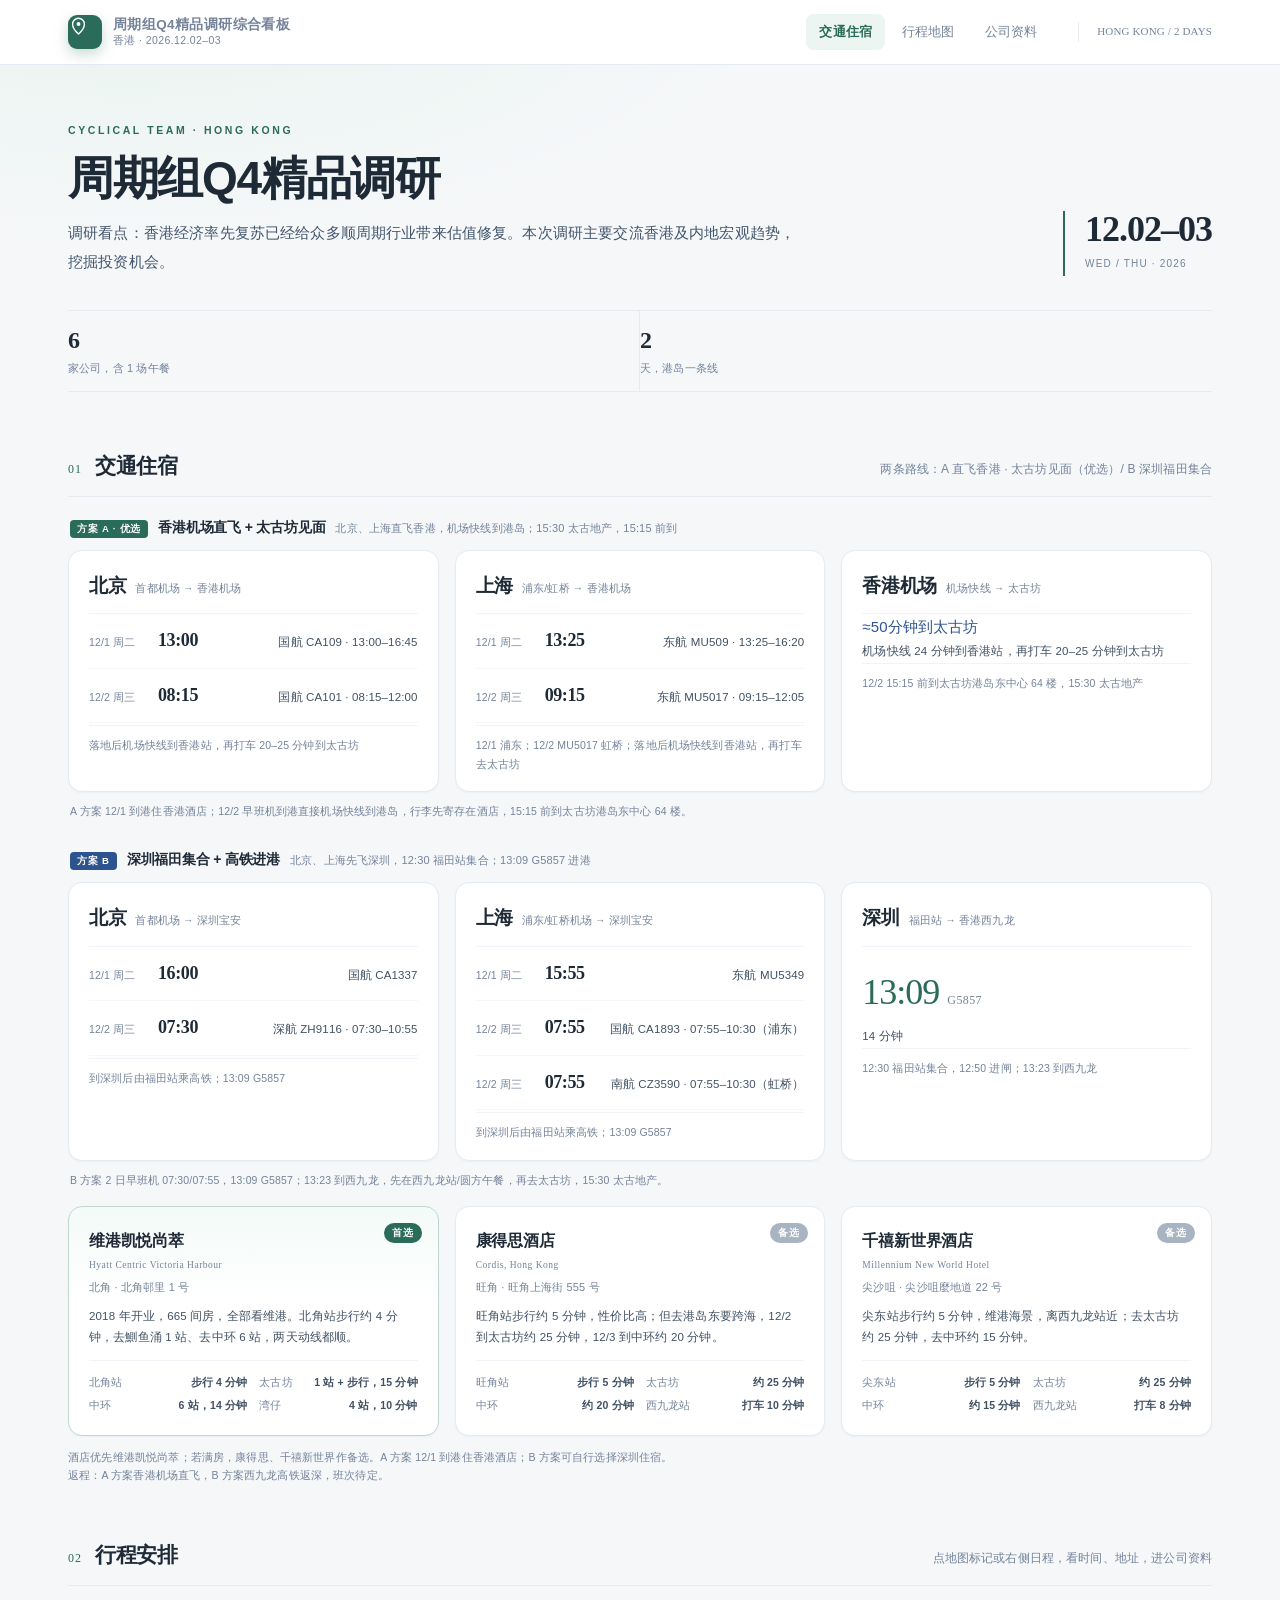
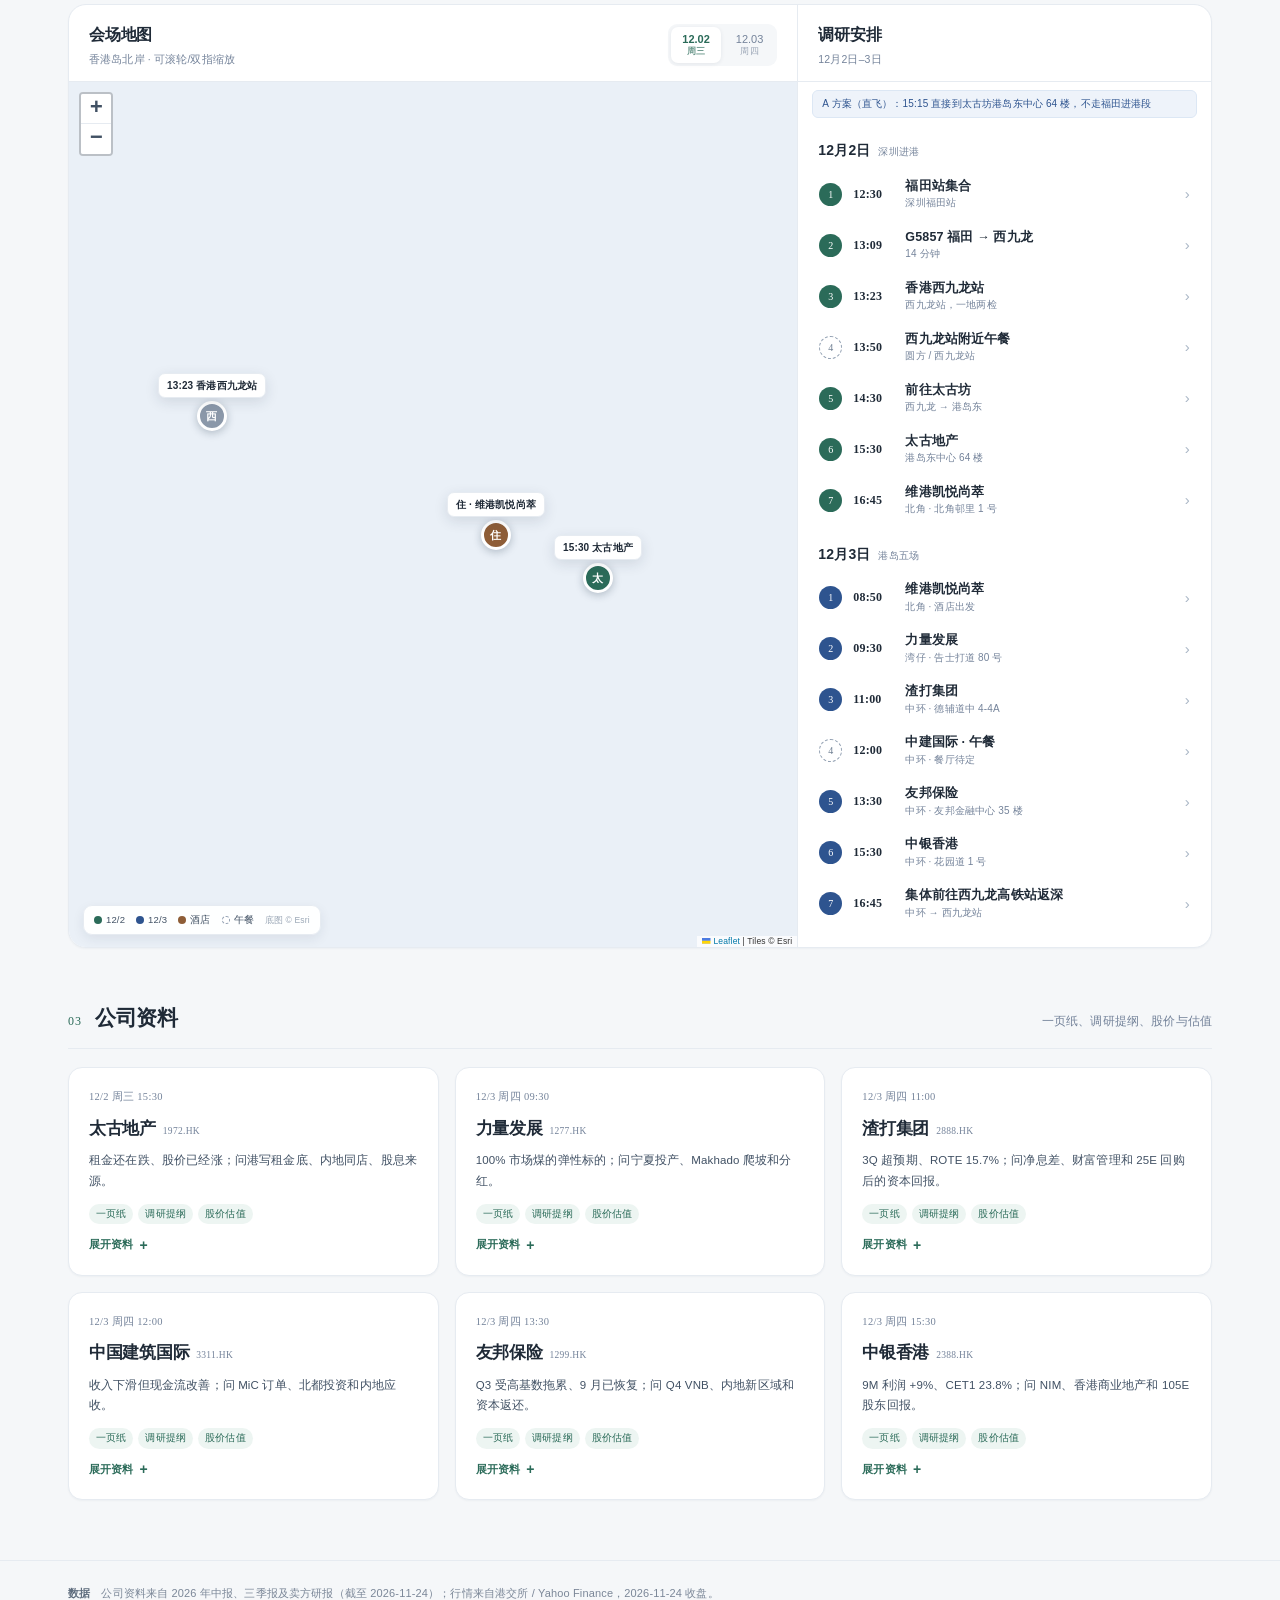
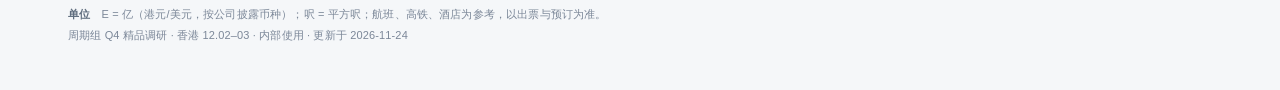
==== commit c2b0bcea: "data: G5857 13:09, new Shenzhen flights, direct flights 08:15/09:15" ====
--- a/index.html
+++ b/index.html
@@ -13,8 +13,8 @@
 <meta property="og:description" content="行程地图、机酒推荐、六家公司一页纸与调研提纲。">
 <link rel="icon" href="data:image/svg+xml,%3Csvg xmlns='http://www.w3.org/2000/svg' viewBox='0 0 64 64'%3E%3Crect width='64' height='64' rx='14' fill='%232b6b59'/%3E%3Ctext x='32' y='43' font-size='24' text-anchor='middle' fill='white' font-family='Georgia'%3EQ4%3C/text%3E%3C/svg%3E">
 <title>周期组Q4精品调研 · 香港 12.02–03</title>
-<link rel="stylesheet" href="assets/leaflet/leaflet.css?v=20261124q">
-<link rel="stylesheet" href="assets/site.css?v=20261124q">
+<link rel="stylesheet" href="assets/leaflet/leaflet.css?v=20261124r">
+<link rel="stylesheet" href="assets/site.css?v=20261124r">
 </head>
 <body>
 
@@ -71,22 +71,20 @@
         <article class="fly-card">
           <div class="fly-head"><span class="city">北京</span><span class="route">首都机场 → 香港机场</span></div>
           <div class="fly-row"><span class="date">12/1 周二</span><b>13:00</b><span class="fl">国航 CA109 · 13:00–16:45</span></div>
-          <div class="fly-row"><span class="date">12/2 周三</span><b>07:30</b><span class="fl">国泰 CX345 · 07:30–11:10</span></div>
           <div class="fly-row"><span class="date">12/2 周三</span><b>08:15</b><span class="fl">国航 CA101 · 08:15–12:00</span></div>
           <div class="fly-foot">落地后机场快线到香港站，再打车 20–25 分钟到太古坊</div>
         </article>
         <article class="fly-card">
           <div class="fly-head"><span class="city">上海</span><span class="route">浦东/虹桥 → 香港机场</span></div>
           <div class="fly-row"><span class="date">12/1 周二</span><b>13:25</b><span class="fl">东航 MU509 · 13:25–16:20</span></div>
-          <div class="fly-row"><span class="date">12/2 周三</span><b>08:30</b><span class="fl">东航 MU595 · 08:30–11:30</span></div>
           <div class="fly-row"><span class="date">12/2 周三</span><b>09:15</b><span class="fl">东航 MU5017 · 09:15–12:05</span></div>
-          <div class="fly-foot">12/1 浦东；12/2 MU595 浦东、MU5017 虹桥；落地后机场快线到香港站，再打车去太古坊</div>
+          <div class="fly-foot">12/1 浦东；12/2 MU5017 虹桥；落地后机场快线到香港站，再打车去太古坊</div>
         </article>
         <article class="fly-card airport">
           <div class="fly-head"><span class="city">香港机场</span><span class="route">机场快线 → 太古坊</span></div>
           <div class="rail-big">≈50<span>分钟到太古坊</span></div>
           <div class="rail-meta">机场快线 24 分钟到香港站，再打车 20–25 分钟到太古坊</div>
-          <div class="fly-foot">12/2 14:45 前到太古坊港岛东中心 64 楼，15:30 太古地产</div>
+          <div class="fly-foot">12/2 15:15 前到太古坊港岛东中心 64 楼，15:30 太古地产</div>
         </article>
       </div>
       <div class="scheme-note">A 方案 12/1 到港住香港酒店；12/2 早班机到港直接机场快线到港岛，行李先寄存在酒店，15:15 前到太古坊港岛东中心 64 楼。</div>
@@ -95,33 +93,34 @@
     <div class="scheme">
       <div class="scheme-head">
         <span class="scheme-tag alt">方案 B</span><b>深圳福田集合 + 高铁进港</b>
-        <span class="scheme-desc">北京、上海先飞深圳，11:30 福田站集合；12:06 G6519 进港，适合提前一晚到深圳</span>
+        <span class="scheme-desc">北京、上海先飞深圳，12:30 福田站集合；13:09 G5857 进港</span>
       </div>
       <div class="fly-grid">
         <article class="fly-card">
           <div class="fly-head"><span class="city">北京</span><span class="route">首都机场 → 深圳宝安</span></div>
           <div class="fly-row"><span class="date">12/1 周二</span><b>16:00</b><span class="fl">国航 CA1337</span></div>
-          <div class="fly-row"><span class="date">12/2 周三</span><b>06:30</b><span class="fl">国航 CA1393 · 06:30–10:10</span></div>
-          <div class="fly-foot">到深圳后由福田站乘高铁；2 日 06:30 起飞赶 12:06，建议 12/1 先到</div>
+          <div class="fly-row"><span class="date">12/2 周三</span><b>07:30</b><span class="fl">深航 ZH9116 · 07:30–10:55</span></div>
+          <div class="fly-foot">到深圳后由福田站乘高铁；13:09 G5857</div>
         </article>
         <article class="fly-card">
-          <div class="fly-head"><span class="city">上海</span><span class="route">虹桥机场 → 深圳宝安</span></div>
+          <div class="fly-head"><span class="city">上海</span><span class="route">浦东/虹桥机场 → 深圳宝安</span></div>
           <div class="fly-row"><span class="date">12/1 周二</span><b>15:55</b><span class="fl">东航 MU5349</span></div>
-          <div class="fly-row"><span class="date">12/2 周三</span><b>07:30</b><span class="fl">东航 MU5345 · 07:30–10:05</span></div>
-          <div class="fly-foot">到深圳后由福田站乘高铁；2 日 07:30 起飞赶 12:06，建议 12/1 先到</div>
+          <div class="fly-row"><span class="date">12/2 周三</span><b>07:55</b><span class="fl">国航 CA1893 · 07:55–10:30（浦东）</span></div>
+          <div class="fly-row"><span class="date">12/2 周三</span><b>07:55</b><span class="fl">南航 CZ3590 · 07:55–10:30（虹桥）</span></div>
+          <div class="fly-foot">到深圳后由福田站乘高铁；13:09 G5857</div>
         </article>
         <article class="fly-card rail">
           <div class="fly-head"><span class="city">深圳</span><span class="route">福田站 → 香港西九龙</span></div>
-          <div class="rail-big">12:06<span>G6519</span></div>
+          <div class="rail-big">13:09<span>G5857</span></div>
           <div class="rail-meta">14 分钟</div>
-          <div class="fly-foot">11:30 福田站集合，11:50 进闸；12:20 到西九龙</div>
+          <div class="fly-foot">12:30 福田站集合，12:50 进闸；13:23 到西九龙</div>
         </article>
       </div>
-      <div class="scheme-note">B 方案 2 日早班机 06:30/07:30 赶 12:06，建议 12/1 先到深圳；12:20 到西九龙，先在西九龙站/圆方午餐，再去太古坊，15:30 太古地产。</div>
+      <div class="scheme-note">B 方案 2 日早班机 07:30/07:55，13:09 G5857；13:23 到西九龙，先在西九龙站/圆方午餐，再去太古坊，15:30 太古地产。</div>
     </div>
 
     <div class="hotel-grid" id="hotelGrid"></div>
-    <div class="tip">酒店优先维港凯悦尚萃；若满房，康得思、千禧新世界作备选。A 方案 12/1 到港住香港酒店；B 方案 12/1 晚住深圳福田站附近（福田香格里拉/大中华喜来登），2 日早班机赶 12:06，建议提前一晚到。<br>返程：A 方案香港机场直飞，B 方案西九龙高铁返深，班次待定。</div>
+    <div class="tip">酒店优先维港凯悦尚萃；若满房，康得思、千禧新世界作备选。A 方案 12/1 到港住香港酒店；B 方案可自行选择深圳住宿。<br>返程：A 方案香港机场直飞，B 方案西九龙高铁返深，班次待定。</div>
   </section>
 
   <section class="wrap" id="map-sec">
@@ -172,17 +171,17 @@
   </footer>
 </main>
 
-<script src="assets/leaflet/leaflet.js?v=20261124q"></script>
-<script src="assets/data.js?v=20261124q"></script>
-<script src="assets/lightweight-charts.js?v=20261124q"></script>
-<script src="assets/kline.js?v=20261124q"></script>
-<script src="assets/co/taikoo.js?v=20261124q"></script>
-<script src="assets/co/liang.js?v=20261124q"></script>
-<script src="assets/co/sc.js?v=20261124q"></script>
-<script src="assets/co/csi.js?v=20261124q"></script>
-<script src="assets/co/aia.js?v=20261124q"></script>
-<script src="assets/co/bochk.js?v=20261124q"></script>
-<script src="assets/company-ui.js?v=20261124q"></script>
-<script src="assets/app.js?v=20261124q"></script>
+<script src="assets/leaflet/leaflet.js?v=20261124r"></script>
+<script src="assets/data.js?v=20261124r"></script>
+<script src="assets/lightweight-charts.js?v=20261124r"></script>
+<script src="assets/kline.js?v=20261124r"></script>
+<script src="assets/co/taikoo.js?v=20261124r"></script>
+<script src="assets/co/liang.js?v=20261124r"></script>
+<script src="assets/co/sc.js?v=20261124r"></script>
+<script src="assets/co/csi.js?v=20261124r"></script>
+<script src="assets/co/aia.js?v=20261124r"></script>
+<script src="assets/co/bochk.js?v=20261124r"></script>
+<script src="assets/company-ui.js?v=20261124r"></script>
+<script src="assets/app.js?v=20261124r"></script>
 </body>
 </html>
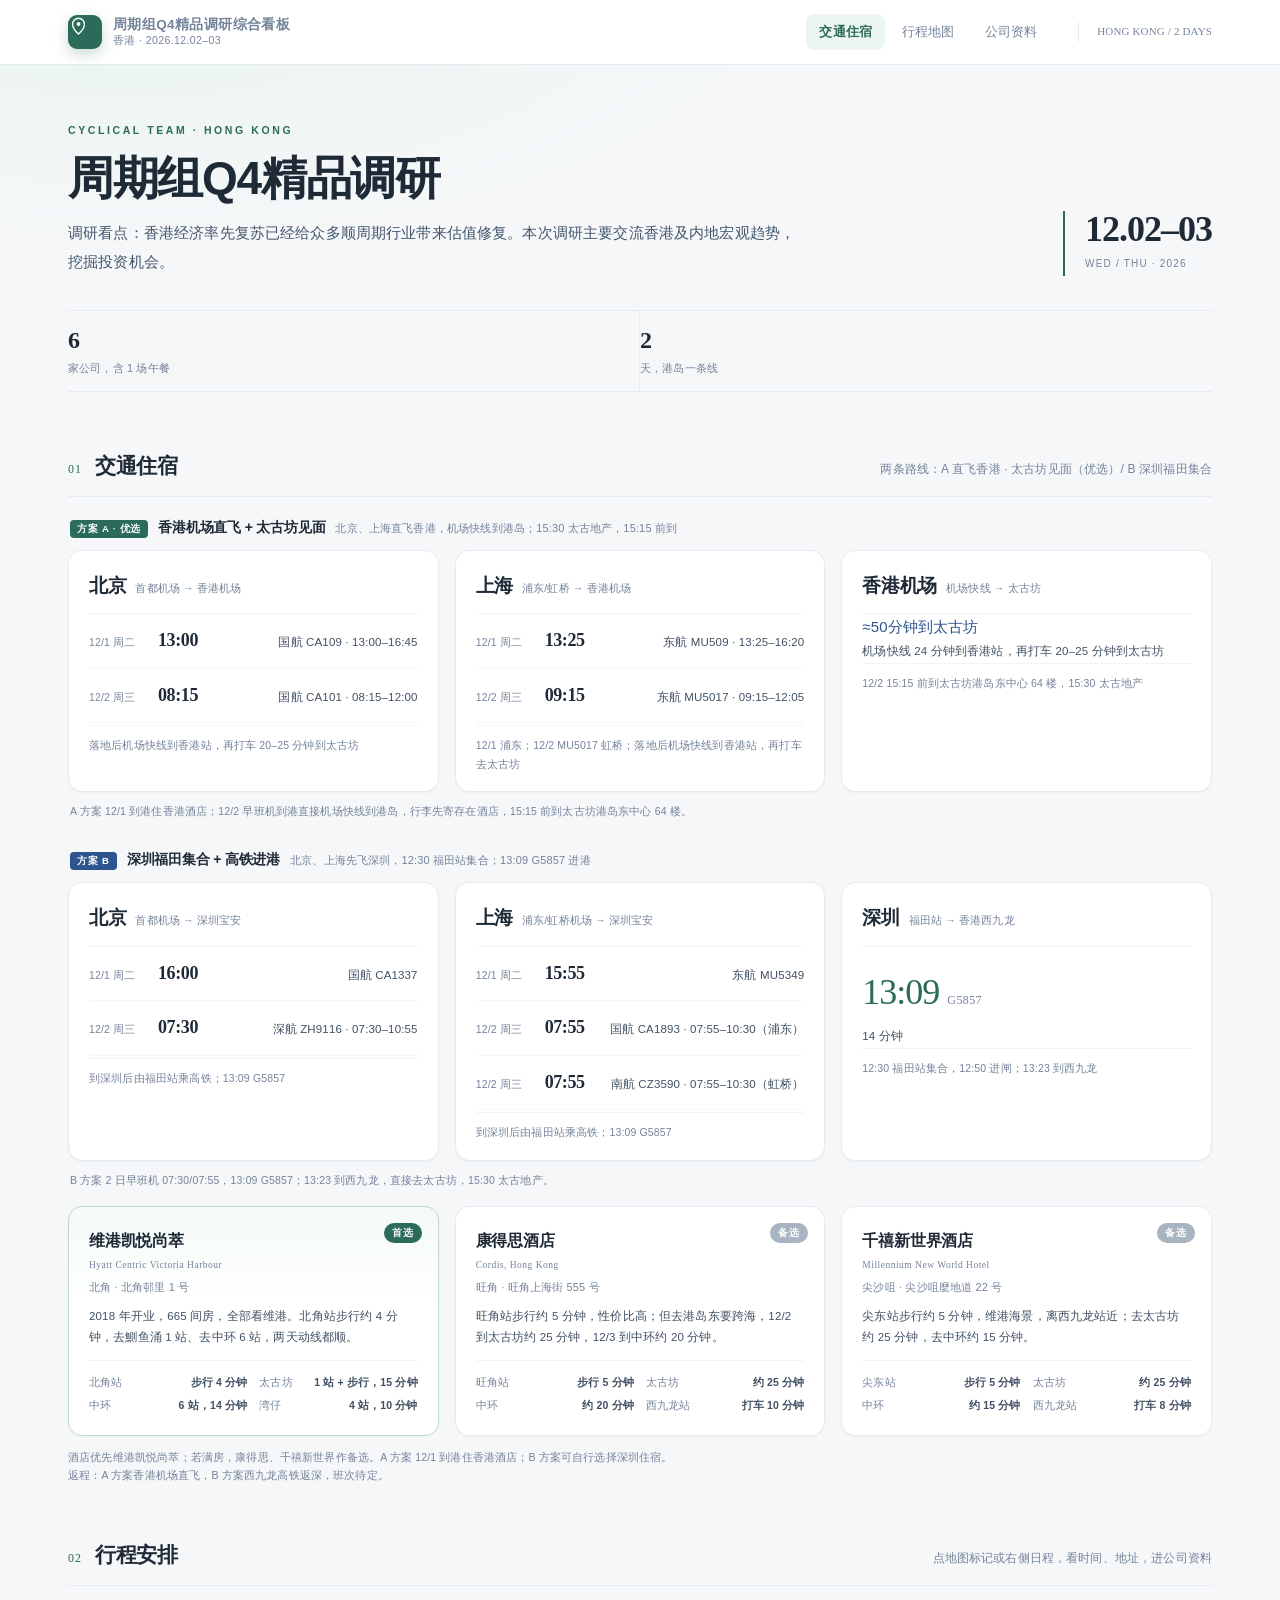
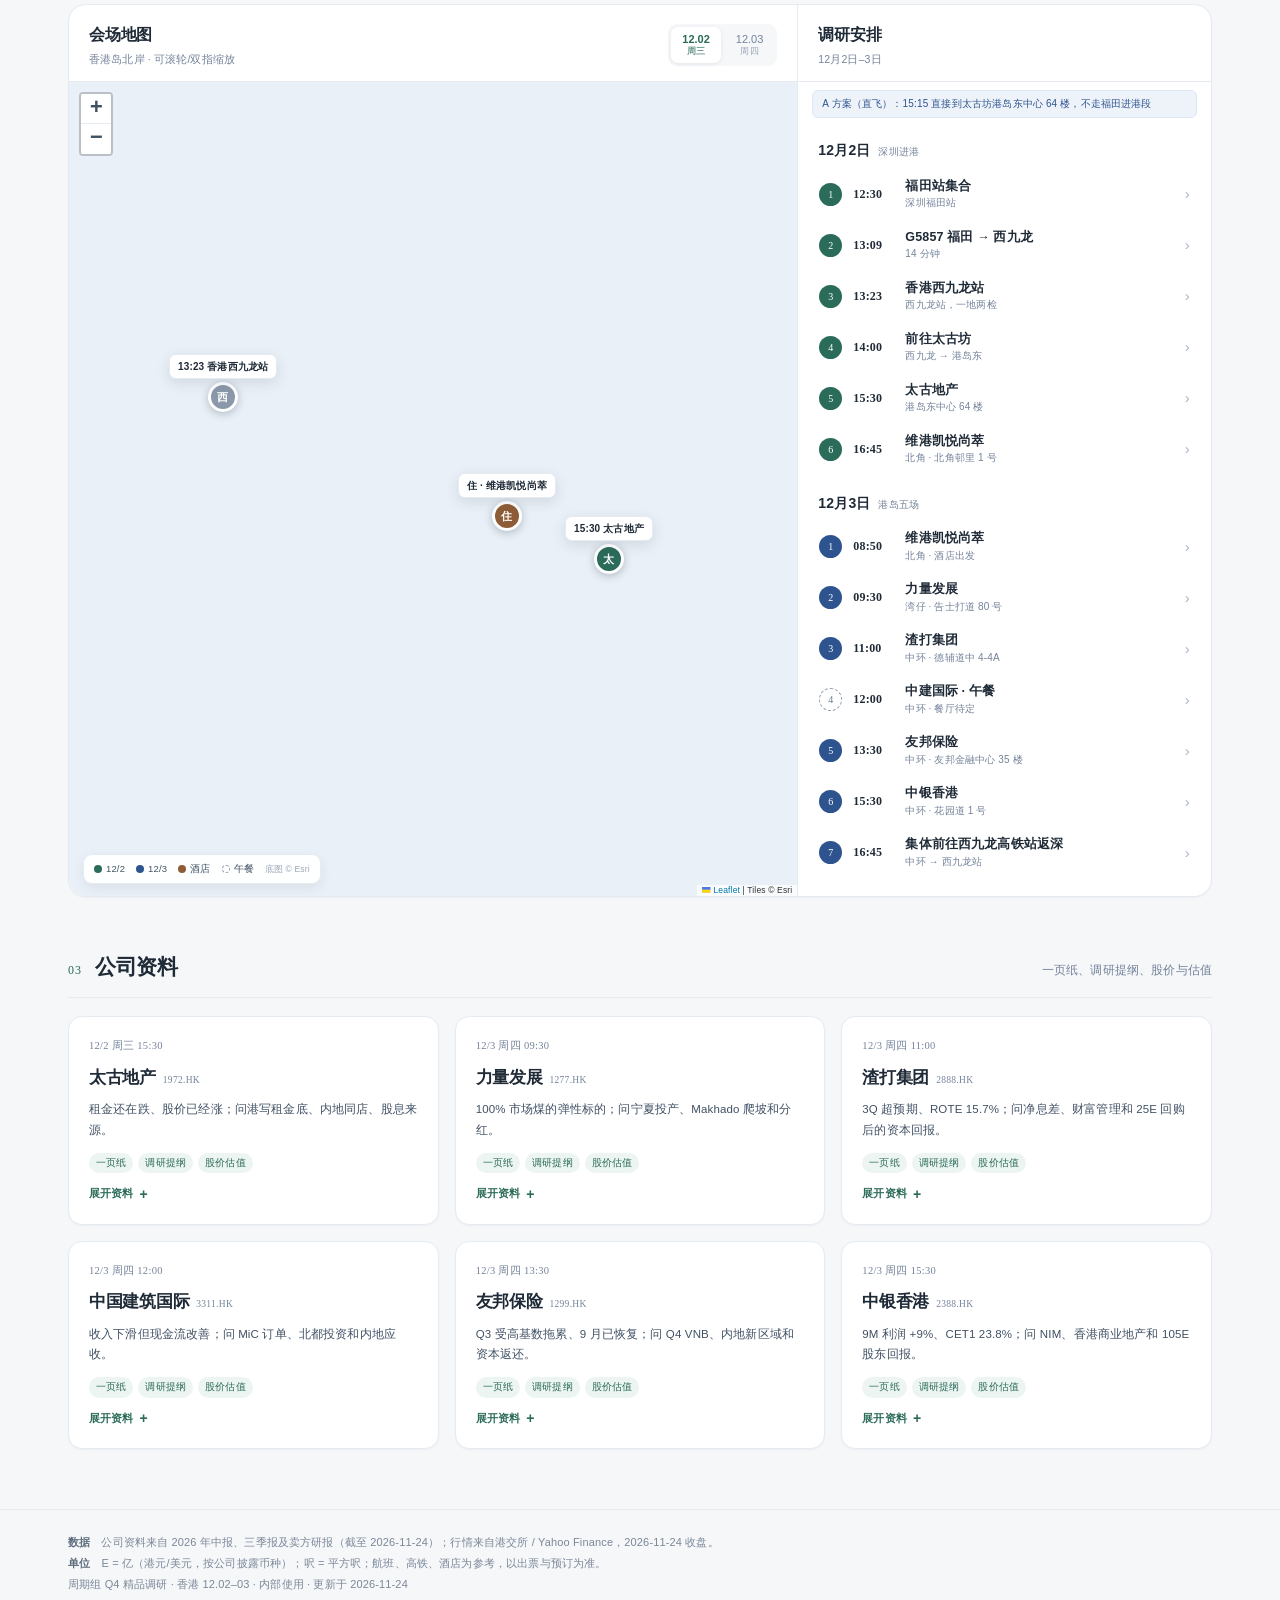
==== commit ee01c233: "data: cancel Dec 2 West Kowloon lunch" ====
--- a/index.html
+++ b/index.html
@@ -13,8 +13,8 @@
 <meta property="og:description" content="行程地图、机酒推荐、六家公司一页纸与调研提纲。">
 <link rel="icon" href="data:image/svg+xml,%3Csvg xmlns='http://www.w3.org/2000/svg' viewBox='0 0 64 64'%3E%3Crect width='64' height='64' rx='14' fill='%232b6b59'/%3E%3Ctext x='32' y='43' font-size='24' text-anchor='middle' fill='white' font-family='Georgia'%3EQ4%3C/text%3E%3C/svg%3E">
 <title>周期组Q4精品调研 · 香港 12.02–03</title>
-<link rel="stylesheet" href="assets/leaflet/leaflet.css?v=20261124r">
-<link rel="stylesheet" href="assets/site.css?v=20261124r">
+<link rel="stylesheet" href="assets/leaflet/leaflet.css?v=20261124s">
+<link rel="stylesheet" href="assets/site.css?v=20261124s">
 </head>
 <body>
 
@@ -116,7 +116,7 @@
           <div class="fly-foot">12:30 福田站集合，12:50 进闸；13:23 到西九龙</div>
         </article>
       </div>
-      <div class="scheme-note">B 方案 2 日早班机 07:30/07:55，13:09 G5857；13:23 到西九龙，先在西九龙站/圆方午餐，再去太古坊，15:30 太古地产。</div>
+      <div class="scheme-note">B 方案 2 日早班机 07:30/07:55，13:09 G5857；13:23 到西九龙，直接去太古坊，15:30 太古地产。</div>
     </div>
 
     <div class="hotel-grid" id="hotelGrid"></div>
@@ -171,17 +171,17 @@
   </footer>
 </main>
 
-<script src="assets/leaflet/leaflet.js?v=20261124r"></script>
-<script src="assets/data.js?v=20261124r"></script>
-<script src="assets/lightweight-charts.js?v=20261124r"></script>
-<script src="assets/kline.js?v=20261124r"></script>
-<script src="assets/co/taikoo.js?v=20261124r"></script>
-<script src="assets/co/liang.js?v=20261124r"></script>
-<script src="assets/co/sc.js?v=20261124r"></script>
-<script src="assets/co/csi.js?v=20261124r"></script>
-<script src="assets/co/aia.js?v=20261124r"></script>
-<script src="assets/co/bochk.js?v=20261124r"></script>
-<script src="assets/company-ui.js?v=20261124r"></script>
-<script src="assets/app.js?v=20261124r"></script>
+<script src="assets/leaflet/leaflet.js?v=20261124s"></script>
+<script src="assets/data.js?v=20261124s"></script>
+<script src="assets/lightweight-charts.js?v=20261124s"></script>
+<script src="assets/kline.js?v=20261124s"></script>
+<script src="assets/co/taikoo.js?v=20261124s"></script>
+<script src="assets/co/liang.js?v=20261124s"></script>
+<script src="assets/co/sc.js?v=20261124s"></script>
+<script src="assets/co/csi.js?v=20261124s"></script>
+<script src="assets/co/aia.js?v=20261124s"></script>
+<script src="assets/co/bochk.js?v=20261124s"></script>
+<script src="assets/company-ui.js?v=20261124s"></script>
+<script src="assets/app.js?v=20261124s"></script>
 </body>
 </html>
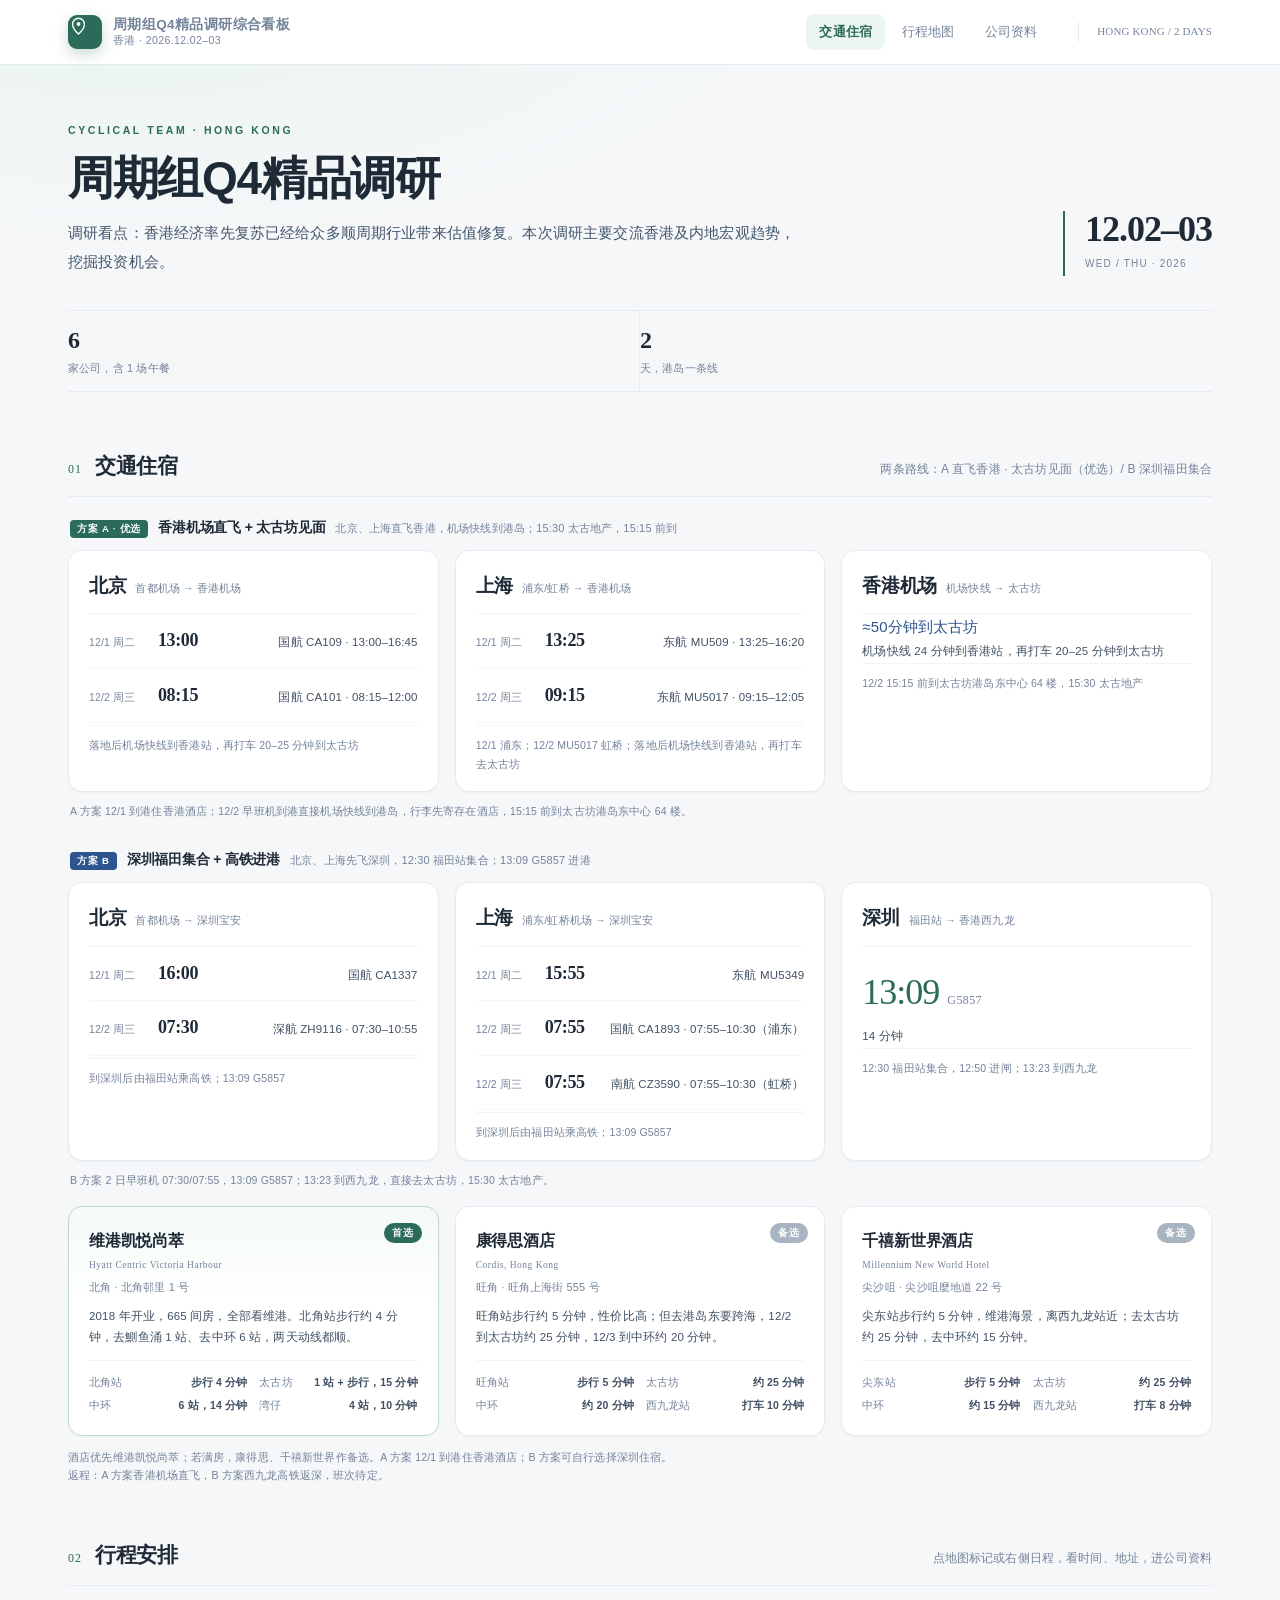
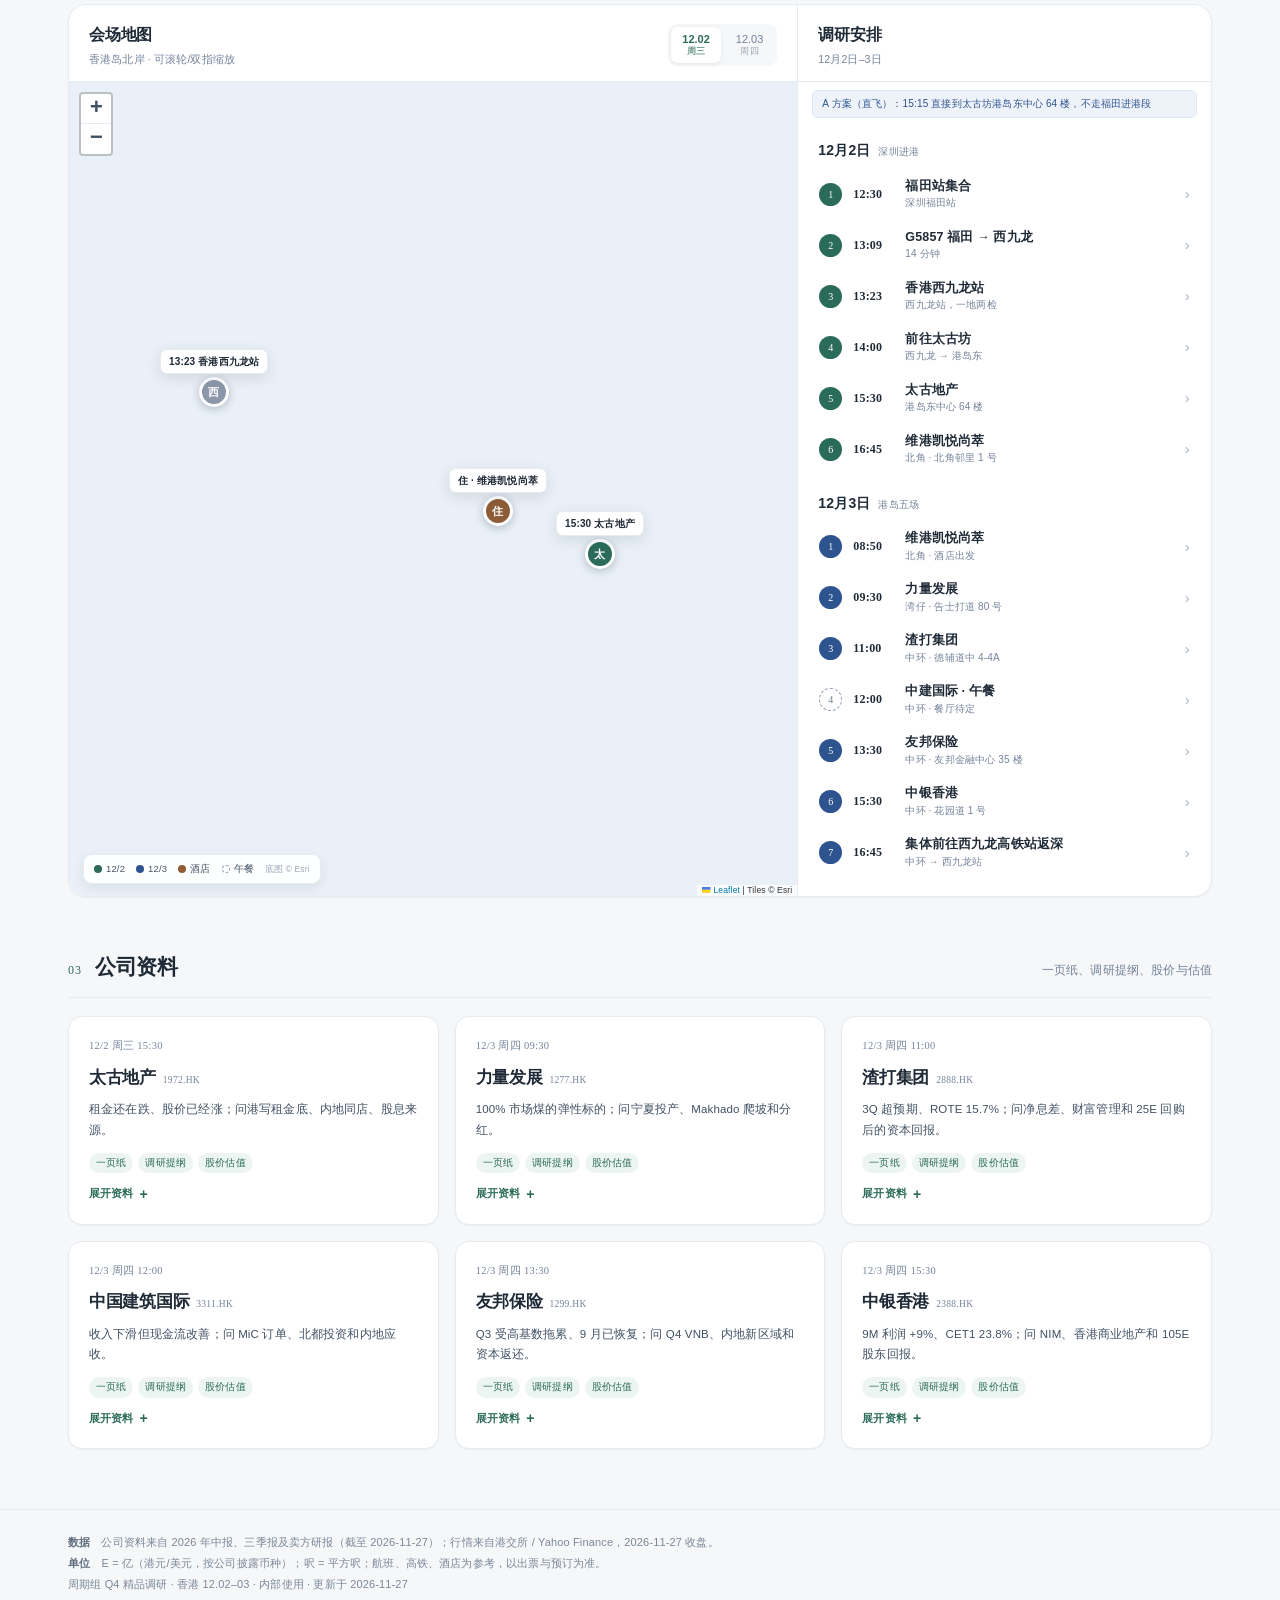
==== commit 9de10a7c: "data: update all company quotes and valuations to 2026-11-27 close" ====
--- a/index.html
+++ b/index.html
@@ -13,8 +13,8 @@
 <meta property="og:description" content="行程地图、机酒推荐、六家公司一页纸与调研提纲。">
 <link rel="icon" href="data:image/svg+xml,%3Csvg xmlns='http://www.w3.org/2000/svg' viewBox='0 0 64 64'%3E%3Crect width='64' height='64' rx='14' fill='%232b6b59'/%3E%3Ctext x='32' y='43' font-size='24' text-anchor='middle' fill='white' font-family='Georgia'%3EQ4%3C/text%3E%3C/svg%3E">
 <title>周期组Q4精品调研 · 香港 12.02–03</title>
-<link rel="stylesheet" href="assets/leaflet/leaflet.css?v=20261124s">
-<link rel="stylesheet" href="assets/site.css?v=20261124s">
+<link rel="stylesheet" href="assets/leaflet/leaflet.css?v=20261124t">
+<link rel="stylesheet" href="assets/site.css?v=20261124t">
 </head>
 <body>
 
@@ -164,24 +164,24 @@
 
   <footer class="foot">
     <div class="wrap">
-      <b>数据</b>　公司资料来自 2026 年中报、三季报及卖方研报（截至 2026-11-24）；行情来自港交所 / Yahoo Finance，2026-11-24 收盘。<br>
+      <b>数据</b>　公司资料来自 2026 年中报、三季报及卖方研报（截至 2026-11-27）；行情来自港交所 / Yahoo Finance，2026-11-27 收盘。<br>
       <b>单位</b>　E = 亿（港元/美元，按公司披露币种）；呎 = 平方呎；航班、高铁、酒店为参考，以出票与预订为准。<br>
-      周期组 Q4 精品调研 · 香港 12.02–03 · 内部使用 · 更新于 2026-11-24
+      周期组 Q4 精品调研 · 香港 12.02–03 · 内部使用 · 更新于 2026-11-27
     </div>
   </footer>
 </main>
 
-<script src="assets/leaflet/leaflet.js?v=20261124s"></script>
-<script src="assets/data.js?v=20261124s"></script>
-<script src="assets/lightweight-charts.js?v=20261124s"></script>
-<script src="assets/kline.js?v=20261124s"></script>
-<script src="assets/co/taikoo.js?v=20261124s"></script>
-<script src="assets/co/liang.js?v=20261124s"></script>
-<script src="assets/co/sc.js?v=20261124s"></script>
-<script src="assets/co/csi.js?v=20261124s"></script>
-<script src="assets/co/aia.js?v=20261124s"></script>
-<script src="assets/co/bochk.js?v=20261124s"></script>
-<script src="assets/company-ui.js?v=20261124s"></script>
-<script src="assets/app.js?v=20261124s"></script>
+<script src="assets/leaflet/leaflet.js?v=20261124t"></script>
+<script src="assets/data.js?v=20261124t"></script>
+<script src="assets/lightweight-charts.js?v=20261124t"></script>
+<script src="assets/kline.js?v=20261124t"></script>
+<script src="assets/co/taikoo.js?v=20261124t"></script>
+<script src="assets/co/liang.js?v=20261124t"></script>
+<script src="assets/co/sc.js?v=20261124t"></script>
+<script src="assets/co/csi.js?v=20261124t"></script>
+<script src="assets/co/aia.js?v=20261124t"></script>
+<script src="assets/co/bochk.js?v=20261124t"></script>
+<script src="assets/company-ui.js?v=20261124t"></script>
+<script src="assets/app.js?v=20261124t"></script>
 </body>
 </html>
